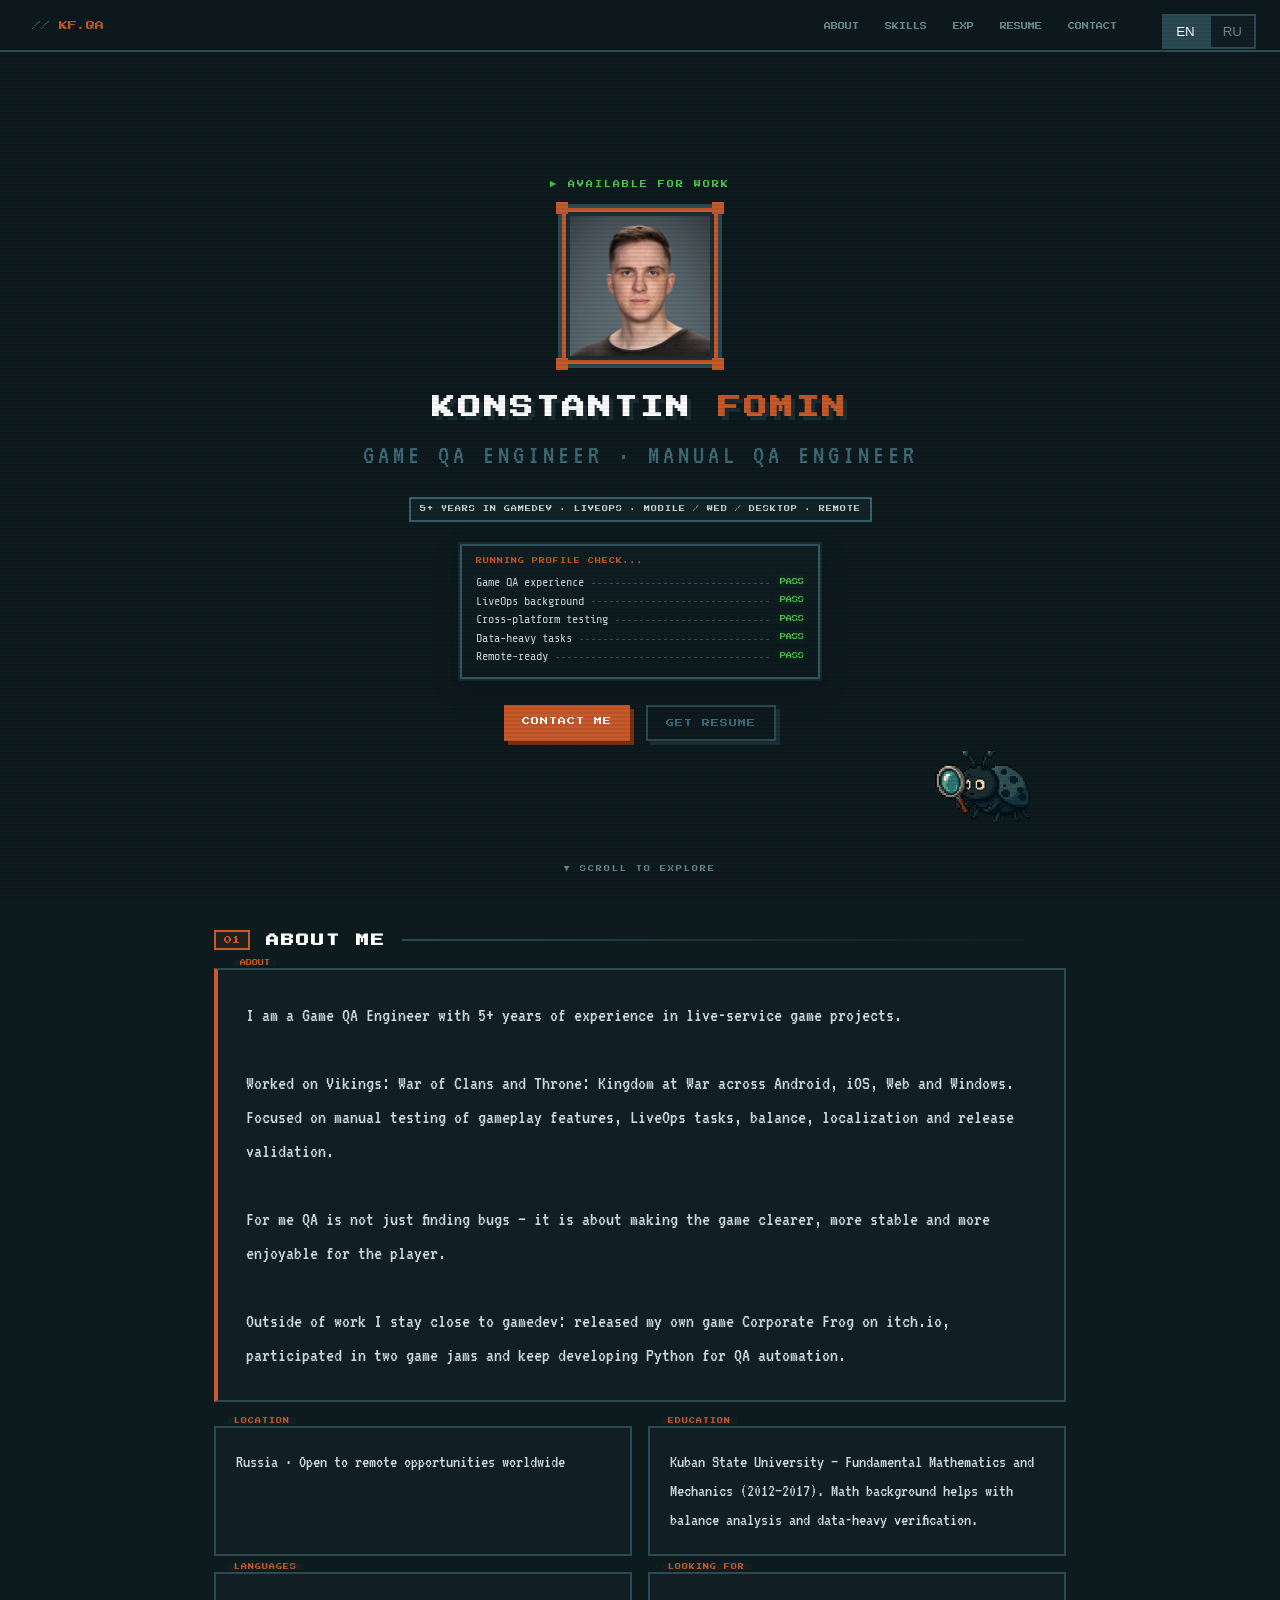
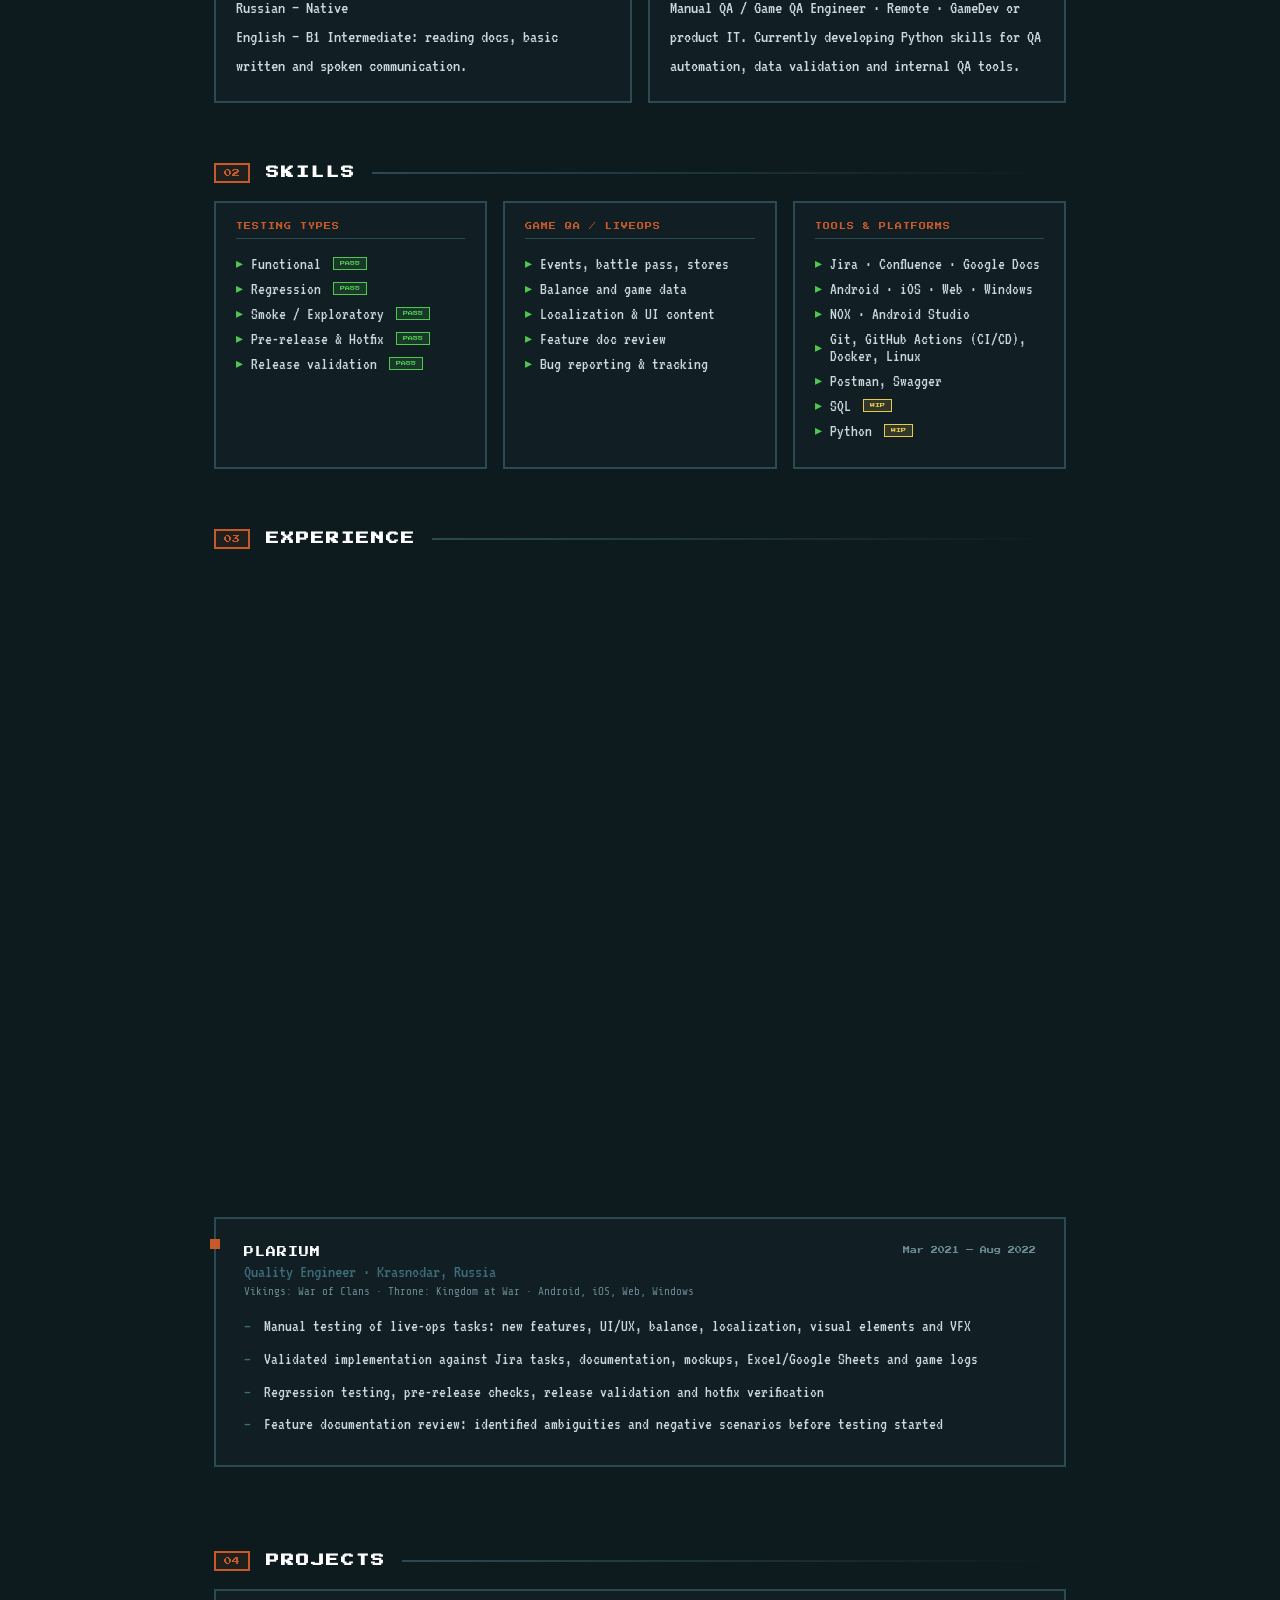
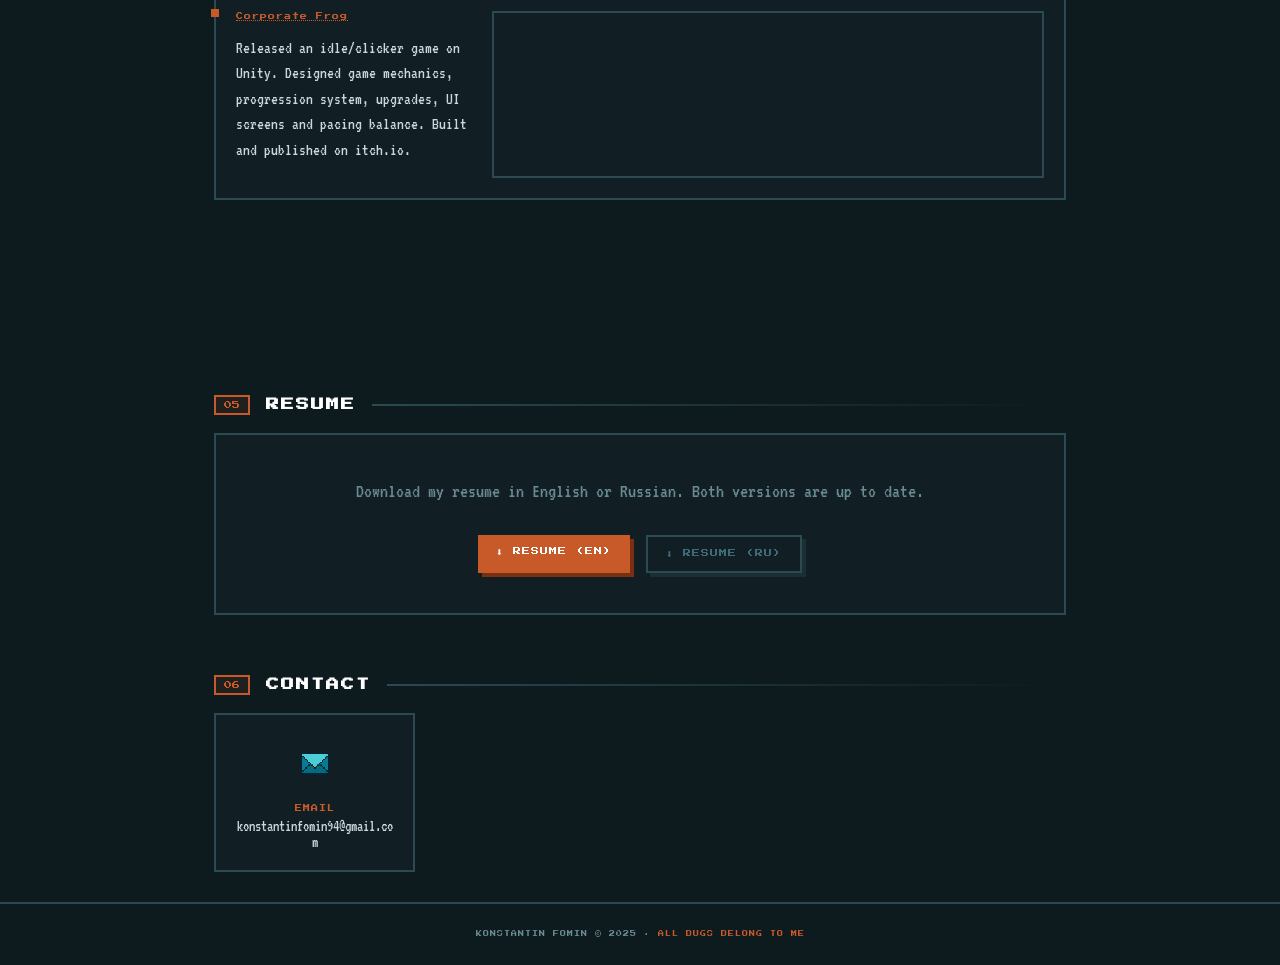
==== index.html @ 8598b9b3 "Update About text (EN + RU) Tighter 4-paragraph bio; paragraph 4 now mentions the released game Corp" ====
<!DOCTYPE html>
<html lang="en">
<head>
<meta charset="UTF-8">
<meta name="viewport" content="width=device-width, initial-scale=1.0">
<title>Konstantin Fomin — Game QA Engineer</title>
<link rel="icon" type="image/png" sizes="16x16" href="assets/icons/favicon-16x16.png">
<link rel="icon" type="image/png" sizes="32x32" href="assets/icons/favicon-32x32.png">
<link rel="icon" type="image/png" href="assets/icons/favicon.png">
<link rel="apple-touch-icon" sizes="180x180" href="assets/icons/apple-touch-icon.png">
<link href="https://fonts.googleapis.com/css2?family=Press+Start+2P&family=VT323&family=Share+Tech+Mono&display=swap" rel="stylesheet">
<style>
:root {
  --teal: #2C4A52;
  --teal-light: #3d6b77;
  --teal-dark: #1a2e34;
  --orange: #C85A2A;
  --bg: #0d1a1e;
  --bg2: #111f24;
  --text: #c8d8dc;
  --text-dim: #6a8a92;
  --green: #4ec94e;
  --yellow: #e8c84e;
}
* { margin:0; padding:0; box-sizing:border-box; }
html { scroll-behavior:smooth; }
body {
  background:var(--bg); color:var(--text);
  font-family:"Share Tech Mono",monospace;
  font-size:14px; overflow-x:hidden; cursor:crosshair;
}
body::before {
  content:""; position:fixed; inset:0;
  background:repeating-linear-gradient(0deg,transparent,transparent 2px,rgba(0,0,0,0.07) 2px,rgba(0,0,0,0.07) 4px);
  pointer-events:none; z-index:1000;
}
body::after {
  content:""; position:fixed; inset:0;
  background-image:linear-gradient(rgba(44,74,82,0.05) 1px,transparent 1px),linear-gradient(90deg,rgba(44,74,82,0.05) 1px,transparent 1px);
  background-size:32px 32px; pointer-events:none; z-index:0;
}

/* LANG */
.lang-switcher { position:fixed; top:14px; right:24px; z-index:900; display:flex; font-family:"Press Start 2P",monospace; font-size:8px; }
.lang-btn { background:var(--bg2); border:2px solid var(--teal); color:var(--text-dim); padding:8px 12px; cursor:pointer; transition:all 0.1s; }
.lang-btn.active { background:var(--teal); color:#fff; }
.lang-btn:hover { background:var(--teal-light); color:#fff; }

/* NAV */
nav { position:fixed; top:0; left:0; width:100%; background:rgba(13,26,30,0.96); border-bottom:2px solid var(--teal); z-index:800; padding:0 32px; display:flex; align-items:center; height:52px; backdrop-filter:blur(8px); }
.nav-logo { font-family:"Press Start 2P",monospace; font-size:9px; color:var(--orange); margin-right:auto; }
.nav-logo span { color:var(--teal-light); }
.nav-links { display:flex; gap:4px; list-style:none; margin-right:120px; }
.nav-links a { font-family:"Press Start 2P",monospace; font-size:7px; color:var(--text-dim); text-decoration:none; padding:6px 10px; border:1px solid transparent; transition:all 0.15s; }
.nav-links a:hover { color:var(--orange); border-color:var(--orange); }

/* HERO */
#hero { min-height:100vh; display:flex; align-items:center; justify-content:center; flex-direction:column; position:relative; z-index:1; padding-top:52px; text-align:center; }
.hero-status { font-family:"Press Start 2P",monospace; font-size:7px; color:var(--green); letter-spacing:2px; margin-bottom:28px; animation:blink 1.2s infinite; }
@keyframes blink { 0%,100%{opacity:1} 50%{opacity:0.3} }

.hero-photo-wrap { position:relative; width:140px; height:140px; margin:0 auto 32px; }
.hero-photo { width:140px; height:140px; object-fit:cover; object-position:top center; display:block; }
.pixel-frame {
  position:absolute; inset:0; pointer-events:none;
  outline:4px solid var(--orange);
  outline-offset:4px;
  box-shadow: 0 0 0 8px var(--teal-dark), 0 0 0 12px var(--teal);
}
.pixel-corner { position:absolute; width:12px; height:12px; background:var(--orange); }
.pixel-corner.tl { top:-14px; left:-14px; }
.pixel-corner.tr { top:-14px; right:-14px; }
.pixel-corner.bl { bottom:-14px; left:-14px; }
.pixel-corner.br { bottom:-14px; right:-14px; animation:pulse-dot 2s infinite; }
@keyframes pulse-dot { 0%,100%{opacity:1;transform:scale(1)} 50%{opacity:0.5;transform:scale(1.4)} }

.hero-name { font-family:"Press Start 2P",monospace; font-size:clamp(13px,2.5vw,23px); color:#fff; letter-spacing:3px; line-height:1.7; margin-bottom:14px; text-shadow:4px 4px 0 var(--teal-dark); }
.hero-name .hl { color:var(--orange); }
.hero-title { font-family:"VT323",monospace; font-size:clamp(20px,3.5vw,28px); color:var(--teal-light); letter-spacing:4px; margin-bottom:28px; }
.hero-tags { display:flex; gap:8px; justify-content:center; flex-wrap:wrap; margin-bottom:22px; }
.hero-tags.summary { margin-bottom:22px; }
.tag { font-family:"Press Start 2P",monospace; font-size:6px; padding:5px 9px; border:2px solid var(--teal); color:var(--text-dim); background:rgba(44,74,82,0.2); }
.tag.pass { border-color:var(--green); color:var(--green); background:rgba(78,201,78,0.08); }
.hero-summary { max-width:min(760px,100%); line-height:1.8; letter-spacing:1px; color:var(--text); border-color:rgba(61,107,119,0.9); }
.hero-btns { display:flex; gap:16px; justify-content:center; flex-wrap:wrap; }
.btn-pixel { font-family:"Press Start 2P",monospace; font-size:8px; padding:12px 18px; text-decoration:none; cursor:pointer; letter-spacing:1px; transition:transform 0.1s; display:inline-block; border:none; }
.btn-primary { background:var(--orange); color:#fff; box-shadow:4px 4px 0 #7a3010; }
.btn-primary:hover { transform:translate(-2px,-2px); box-shadow:6px 6px 0 #7a3010; }
.btn-secondary { background:transparent; color:var(--teal-light); border:2px solid var(--teal); box-shadow:4px 4px 0 var(--teal-dark); }
.btn-secondary:hover { transform:translate(-2px,-2px); box-shadow:6px 6px 0 var(--teal-dark); color:#fff; border-color:var(--teal-light); }

.qa-scanner {
  width:min(360px,calc(100vw - 48px)); margin:0 auto 26px; padding:12px 14px 11px;
  position:relative; overflow:hidden; text-align:left;
  background:linear-gradient(180deg,rgba(17,31,36,0.92),rgba(13,26,30,0.84));
  border:2px solid rgba(61,107,119,0.8); box-shadow:0 0 0 2px rgba(26,46,52,0.85),0 10px 28px rgba(0,0,0,0.18);
}
.qa-scanner::before {
  content:""; position:absolute; inset:0;
  background:linear-gradient(90deg,transparent,rgba(78,201,78,0.09),transparent);
  transform:translateX(-120%); animation:qa-scan 5.8s ease-in-out infinite;
  pointer-events:none;
}
.qa-scanner-title {
  position:relative; display:block; margin-bottom:9px;
  font-family:"Press Start 2P",monospace; font-size:6px; letter-spacing:1px; color:var(--orange);
}
.qa-row {
  position:relative; display:flex; align-items:center; gap:8px;
  font-family:"Share Tech Mono",monospace; font-size:12px; line-height:1.55; color:var(--text);
  opacity:0; transform:translateY(4px); animation:qa-row-in 0.45s ease forwards;
}
.qa-row:nth-child(2){ animation-delay:0.08s; }
.qa-row:nth-child(3){ animation-delay:0.16s; }
.qa-row:nth-child(4){ animation-delay:0.24s; }
.qa-row:nth-child(5){ animation-delay:0.32s; }
.qa-row:nth-child(6){ animation-delay:0.40s; }
.qa-row-label { white-space:nowrap; }
.qa-row::after {
  content:""; height:1px; flex:1; min-width:18px;
  background-image:linear-gradient(90deg,rgba(106,138,146,0.45) 45%,transparent 45%);
  background-size:6px 1px; transform:translateY(1px);
}
.qa-pass {
  order:3; font-family:"Press Start 2P",monospace; font-size:6px; color:var(--green);
  text-shadow:0 0 8px rgba(78,201,78,0.35); animation:qa-pass-pulse 2.8s ease-in-out infinite;
}
@keyframes qa-scan { 0%,58%,100%{transform:translateX(-120%)} 70%,88%{transform:translateX(120%)} }
@keyframes qa-row-in { to{opacity:1; transform:translateY(0)} }
@keyframes qa-pass-pulse { 0%,100%{opacity:0.82} 50%{opacity:1} }

/* BUG */
.bug-deco { position:absolute; bottom:36px; right:36px; width:150px; animation:bug-float 4s ease-in-out infinite; cursor:pointer; z-index:2; }
@keyframes bug-float { 0%,100%{transform:translateY(0) rotate(-3deg)} 50%{transform:translateY(-10px) rotate(3deg)} }
.bug-deco:hover { animation:bug-shake 0.4s forwards; }
@keyframes bug-shake { 0%,100%{transform:rotate(0)} 25%{transform:rotate(-12deg)} 75%{transform:rotate(12deg)} }

.scroll-hint { position:absolute; bottom:28px; left:50%; transform:translateX(-50%); font-family:"Press Start 2P",monospace; font-size:6px; color:var(--text-dim); letter-spacing:2px; animation:bounce 2s infinite; }
@keyframes bounce { 0%,100%{transform:translateX(-50%) translateY(0)} 50%{transform:translateX(-50%) translateY(8px)} }

/* SECTIONS */
section { position:relative; z-index:1; padding:30px 24px; max-width:900px; margin:0 auto; }
.section-header { display:flex; align-items:center; gap:16px; margin-bottom:18px; }
.section-num { font-family:"Press Start 2P",monospace; font-size:8px; color:var(--orange); border:2px solid var(--orange); padding:4px 8px; background:rgba(200,90,42,0.1); }
.section-title { font-family:"Press Start 2P",monospace; font-size:clamp(9px,1.8vw,13px); color:#fff; letter-spacing:2px; }
.section-line { flex:1; height:2px; background:linear-gradient(90deg,var(--teal),transparent); }

/* ABOUT */
.about-intro { background:var(--bg2); border:2px solid var(--teal); border-left:4px solid var(--orange); padding:28px; margin-bottom:24px; position:relative; }
.about-intro::before { content:"ABOUT"; position:absolute; top:-10px; left:16px; font-family:"Press Start 2P",monospace; font-size:6px; color:var(--orange); background:var(--bg2); padding:0 6px; }
.about-intro p { font-family:"VT323",monospace; font-size:20px; line-height:1.7; color:var(--text); }
.about-grid { display:grid; grid-template-columns:1fr 1fr; gap:16px; }
@media(max-width:640px){ .about-grid{grid-template-columns:1fr} }
.about-card { background:var(--bg2); border:2px solid var(--teal); padding:20px; position:relative; }
.about-card::before { content:attr(data-label); position:absolute; top:-10px; left:12px; font-family:"Press Start 2P",monospace; font-size:6px; background:var(--bg2); color:var(--orange); padding:0 6px; letter-spacing:1px; }
.about-card p { font-family:"VT323",monospace; font-size:18px; line-height:1.6; color:var(--text); }

/* SKILLS */
.skills-grid { display:grid; grid-template-columns:repeat(auto-fit,minmax(250px,1fr)); gap:16px; }
.skill-block { background:var(--bg2); border:2px solid var(--teal); padding:20px; }
.skill-block-title { font-family:"Press Start 2P",monospace; font-size:7px; color:var(--orange); letter-spacing:1px; margin-bottom:16px; padding-bottom:8px; border-bottom:1px solid var(--teal); }
.skill-item { display:flex; align-items:center; gap:8px; margin-bottom:8px; font-family:"VT323",monospace; font-size:17px; color:var(--text); }
.skill-item::before { content:"▸"; color:var(--green); font-size:14px; flex-shrink:0; }
.skill-item a { color:var(--orange); text-decoration:none; border-bottom:1px dotted var(--orange); }
.skill-item a:hover { color:var(--teal-light); border-bottom-color:var(--teal-light); }
.badge { display:inline-block; font-family:"Press Start 2P",monospace; font-size:5px; padding:3px 6px; margin-left:4px; }
.badge-pass { background:rgba(78,201,78,0.15); color:var(--green); border:1px solid var(--green); }
.badge-wip { background:rgba(232,200,78,0.15); color:var(--yellow); border:1px solid var(--yellow); }

/* EXPERIENCE */
.exp-item { background:var(--bg2); border:2px solid var(--teal); padding:28px; margin-bottom:24px; position:relative; }
.exp-item::before { content:""; position:absolute; left:-6px; top:20px; width:10px; height:10px; background:var(--orange); }
.exp-header { display:flex; justify-content:space-between; align-items:flex-start; margin-bottom:6px; flex-wrap:wrap; gap:8px; }
.exp-company { font-family:"Press Start 2P",monospace; font-size:10px; color:#fff; letter-spacing:1px; }
.exp-period { font-family:"Press Start 2P",monospace; font-size:7px; color:var(--text-dim); }
.exp-role { font-family:"VT323",monospace; font-size:18px; color:var(--teal-light); margin-bottom:4px; }
.exp-meta { font-family:"Share Tech Mono",monospace; font-size:11px; color:var(--text-dim); margin-bottom:16px; }
.exp-list { list-style:none; display:flex; flex-direction:column; gap:8px; }
.exp-list li { font-family:"VT323",monospace; font-size:17px; color:var(--text); padding-left:20px; position:relative; line-height:1.45; }
.exp-list li::before { content:"–"; position:absolute; left:0; color:var(--teal-light); }
.initiatives { margin-top:20px; background:rgba(44,74,82,0.15); border-left:3px solid var(--orange); padding:16px; }
.init-title { font-family:"Press Start 2P",monospace; font-size:6px; color:var(--orange); letter-spacing:1px; margin-bottom:12px; }
.init-list { list-style:none; display:flex; flex-direction:column; gap:10px; }
.init-list li { font-family:"VT323",monospace; font-size:17px; color:var(--text); padding-left:20px; position:relative; line-height:1.45; }
.init-list li::before { content:"◆"; position:absolute; left:0; color:var(--orange); font-size:10px; top:3px; }

/* PROJECTS */
.projects-grid { display:grid; grid-template-columns:repeat(auto-fit,minmax(240px,1fr)); gap:16px; }
.project-card { background:var(--bg2); border:2px solid var(--teal); padding:20px; position:relative; }
.project-card::before { content:""; position:absolute; left:-5px; top:18px; width:8px; height:8px; background:var(--orange); }
.project-title { font-family:"Press Start 2P",monospace; font-size:7px; color:#fff; line-height:1.7; letter-spacing:1px; margin-bottom:12px; }
.project-title a { color:var(--orange); text-decoration:none; border-bottom:1px dotted var(--orange); }
.project-title a:hover { color:var(--teal-light); border-bottom-color:var(--teal-light); }
.project-text { font-family:"VT323",monospace; font-size:17px; line-height:1.5; color:var(--text); }
.project-featured { display:flex; gap:20px; align-items:flex-start; background:var(--bg2); border:2px solid var(--teal); padding:20px; position:relative; margin-bottom:16px; }
.project-featured::before { content:""; position:absolute; left:-5px; top:18px; width:8px; height:8px; background:var(--orange); }
.project-featured-info { flex:1 1 auto; min-width:0; }
.project-embed { flex:0 0 552px; max-width:100%; }
.project-embed iframe { display:block; width:100%; height:167px; border:2px solid var(--teal); }

/* DOWNLOAD */
.download-box { background:var(--bg2); border:2px solid var(--teal); padding:40px; text-align:center; }
.download-box p { font-family:"VT323",monospace; font-size:20px; color:var(--text-dim); margin-bottom:28px; line-height:1.6; }
.download-btns { display:flex; gap:16px; justify-content:center; flex-wrap:wrap; }

/* CONTACT */
.contact-grid { display:grid; grid-template-columns:repeat(auto-fit,minmax(190px,1fr)); gap:16px; }
.contact-item { background:var(--bg2); border:2px solid var(--teal); padding:20px; text-align:center; text-decoration:none; display:block; transition:all 0.15s; }
.contact-item:hover { border-color:var(--orange); transform:translate(-3px,-3px); box-shadow:3px 3px 0 var(--teal-dark); }
.contact-icon { width:58px; height:58px; object-fit:contain; display:block; margin:0 auto 12px; image-rendering:pixelated; }
.contact-label { font-family:"Press Start 2P",monospace; font-size:7px; color:var(--orange); letter-spacing:1px; display:block; margin-bottom:6px; }
.contact-value { font-family:"VT323",monospace; font-size:16px; color:var(--text); word-break:break-all; overflow-wrap:anywhere; }

/* FOOTER */
footer { position:relative; z-index:1; border-top:2px solid var(--teal); padding:24px; text-align:center; }
footer p { font-family:"Press Start 2P",monospace; font-size:6px; color:var(--text-dim); letter-spacing:1px; line-height:2.2; }
footer span { color:var(--orange); }

/* FADE */
.fade-in { opacity:0; transform:translateY(20px); transition:opacity 0.6s ease,transform 0.6s ease; }
.fade-in.visible { opacity:1; transform:translateY(0); }

.about-intro,.about-card,.skill-block,.exp-item,.project-card,.download-box,.tag { transition:border-color 0.18s ease,box-shadow 0.18s ease,transform 0.18s ease,background 0.18s ease; }
.about-intro:hover,.about-card:hover,.skill-block:hover,.exp-item:hover,.project-card:hover,.download-box:hover {
  border-color:var(--teal-light); box-shadow:0 0 0 1px rgba(61,107,119,0.35),0 8px 22px rgba(0,0,0,0.16);
}
.about-card:hover,.skill-block:hover,.project-card:hover,.contact-item:hover { transform:translate(-2px,-2px); }
.tag:hover { border-color:var(--teal-light); color:#fff; background:rgba(61,107,119,0.22); }
.skill-item { transition:color 0.16s ease,transform 0.16s ease; }
.skill-item:hover { color:#fff; transform:translateX(3px); }
a:focus-visible,button:focus-visible {
  outline:2px solid var(--yellow); outline-offset:4px;
}

/* ===== RESPONSIVE: tablets & mobile ===== */
@media(max-width:768px){
  /* Nav: hide links, keep logo + lang switcher */
  .nav-links { display:none; }
  nav { padding:0 16px; }
  .nav-logo { margin-right:auto; }
  .lang-switcher { top:10px; right:12px; }
  .lang-btn { min-height:44px; display:flex; align-items:center; }

  /* Section spacing */
  section { padding:24px 16px; }
  .section-header { margin-bottom:16px; }

  /* Hero: trim letter-spacing so long words don't overflow */
  .hero-name { letter-spacing:2px; }
  .hero-title { letter-spacing:2px; }

  /* Tap targets >= 44px tall */
  .btn-pixel { min-height:44px; display:inline-flex; align-items:center; justify-content:center; padding:12px 20px; }

  /* Contacts: 2 columns on mobile */
  .contact-grid { grid-template-columns:repeat(2,1fr); }

  /* Compact cards / experience */
  .exp-item { padding:18px; }
  .download-box { padding:24px; }
  .about-intro { padding:20px; }

  /* Featured project: stack text over embed */
  .project-featured { flex-direction:column; }
  .project-embed { flex-basis:auto; width:100%; }
}

@media(max-width:640px){
  #hero { padding-left:16px; padding-right:16px; }
  .qa-scanner { width:100%; margin-bottom:22px; padding:11px 12px; }
  .qa-row { font-size:11px; gap:6px; }
  .qa-row-label { white-space:normal; }
  .qa-pass { font-size:5px; }
  .bug-deco { width:120px; bottom:28px; right:20px; }
  .contact-icon { width:46px; height:46px; margin-bottom:10px; }
}

/* ===== RESPONSIVE: small phones ===== */
@media(max-width:420px){
  /* Hero title scales down, less letter-spacing */
  .hero-name { letter-spacing:1px; }
  .hero-title { font-size:18px; letter-spacing:1px; }

  /* Stack hero & resume buttons full-width for big tap targets */
  .hero-btns, .download-btns { flex-direction:column; align-items:stretch; width:100%; }
  .hero-btns .btn-pixel, .download-btns .btn-pixel { width:100%; }

  /* Hide decorative bug so it doesn't overlap full-width buttons */
  .bug-deco { display:none; }

  /* Contacts single column on very small screens */
  .contact-grid { grid-template-columns:1fr; }

  /* Tighter card padding */
  .about-card, .skill-block, .project-card, .contact-item { padding:16px; }
}

@media(prefers-reduced-motion:reduce){
  html { scroll-behavior:auto; }
  *,*::before,*::after {
    animation-duration:0.001ms !important;
    animation-iteration-count:1 !important;
    transition-duration:0.001ms !important;
  }
  .fade-in { opacity:1; transform:none; }
  .qa-row { opacity:1; transform:none; }
}
</style>
</head>
<body>

<div class="lang-switcher">
  <button class="lang-btn active" onclick="setLang('en')">EN</button>
  <button class="lang-btn" onclick="setLang('ru')">RU</button>
</div>

<nav>
  <div class="nav-logo"><span>//</span> KF.QA</div>
  <ul class="nav-links">
    <li><a href="#about">ABOUT</a></li>
    <li><a href="#skills">SKILLS</a></li>
    <li><a href="#experience">EXP</a></li>
    <li><a href="#resume">RESUME</a></li>
    <li><a href="#contact">CONTACT</a></li>
  </ul>
</nav>

<section id="hero">
  <div class="hero-status" id="hero-status">▶ AVAILABLE FOR WORK</div>

  <div class="hero-photo-wrap">
    <img class="hero-photo" src="[data-uri]" alt="Konstantin Fomin">
    <div class="pixel-frame"></div>
    <div class="pixel-corner tl"></div>
    <div class="pixel-corner tr"></div>
    <div class="pixel-corner bl"></div>
    <div class="pixel-corner br"></div>
  </div>

  <h1 class="hero-name">KONSTANTIN <span class="hl">FOMIN</span></h1>
  <p class="hero-title" id="hero-title">GAME QA ENGINEER &nbsp;·&nbsp; MANUAL QA ENGINEER</p>

  <div class="hero-tags summary">
    <span class="tag hero-summary" id="hero-summary">5+ YEARS IN GAMEDEV · LIVEOPS · MOBILE / WEB / DESKTOP · REMOTE</span>
  </div>

  <div class="qa-scanner fade-in" aria-label="QA profile check">
    <span class="qa-scanner-title" id="qa-title">RUNNING PROFILE CHECK...</span>
    <div class="qa-row"><span class="qa-row-label" id="qa-line-1">Game QA experience</span><span class="qa-pass" id="qa-pass-1">PASS</span></div>
    <div class="qa-row"><span class="qa-row-label" id="qa-line-2">LiveOps background</span><span class="qa-pass" id="qa-pass-2">PASS</span></div>
    <div class="qa-row"><span class="qa-row-label" id="qa-line-3">Cross-platform testing</span><span class="qa-pass" id="qa-pass-3">PASS</span></div>
    <div class="qa-row"><span class="qa-row-label" id="qa-line-4">Data-heavy tasks</span><span class="qa-pass" id="qa-pass-4">PASS</span></div>
    <div class="qa-row"><span class="qa-row-label" id="qa-line-5">Remote-ready</span><span class="qa-pass" id="qa-pass-5">PASS</span></div>
  </div>

  <div class="hero-btns">
    <a href="#contact" class="btn-pixel btn-primary" id="btn-contact">CONTACT ME</a>
    <a href="#resume" class="btn-pixel btn-secondary" id="btn-resume">GET RESUME</a>
  </div>

  <img class="bug-deco" src="[data-uri]" alt="bug" title="Found a bug? That is my job.">

  <div class="scroll-hint" id="scroll-hint">▼ SCROLL TO EXPLORE</div>
</section>

<section id="about">
  <div class="section-header fade-in">
    <span class="section-num">01</span>
    <h2 class="section-title" id="title-about">ABOUT ME</h2>
    <div class="section-line"></div>
  </div>

  <div class="about-intro fade-in">
    <p id="about-text">I am a Game QA Engineer with 5+ years of experience in live-service game projects.<br><br>Worked on Vikings: War of Clans and Throne: Kingdom at War across Android, iOS, Web and Windows. Focused on manual testing of gameplay features, LiveOps tasks, balance, localization and release validation.<br><br>For me QA is not just finding bugs — it is about making the game clearer, more stable and more enjoyable for the player.<br><br>Outside of work I stay close to gamedev: released my own game Corporate Frog on itch.io, participated in two game jams and keep developing Python for QA automation.</p>
  </div>

  <div class="about-grid">
    <div class="about-card fade-in" data-label="LOCATION">
      <p id="about-location">Russia · Open to remote opportunities worldwide</p>
    </div>
    <div class="about-card fade-in" data-label="EDUCATION">
      <p id="about-edu">Kuban State University — Fundamental Mathematics and Mechanics (2012–2017). Math background helps with balance analysis and data-heavy verification.</p>
    </div>
    <div class="about-card fade-in" data-label="LANGUAGES">
      <p id="about-lang">Russian — Native<br>English — B1 Intermediate: reading docs, basic written and spoken communication.</p>
    </div>
    <div class="about-card fade-in" data-label="LOOKING FOR">
      <p id="about-looking">Manual QA / Game QA Engineer · Remote · GameDev or product IT. Currently developing Python skills for QA automation, data validation and internal QA tools.</p>
    </div>
  </div>
</section>

<section id="skills">
  <div class="section-header fade-in">
    <span class="section-num">02</span>
    <h2 class="section-title" id="title-skills">SKILLS</h2>
    <div class="section-line"></div>
  </div>
  <div class="skills-grid">
    <div class="skill-block fade-in">
      <div class="skill-block-title" id="sk-title-1">TESTING TYPES</div>
      <div class="skill-item">Functional <span class="badge badge-pass">PASS</span></div>
      <div class="skill-item">Regression <span class="badge badge-pass">PASS</span></div>
      <div class="skill-item">Smoke / Exploratory <span class="badge badge-pass">PASS</span></div>
      <div class="skill-item">Pre-release &amp; Hotfix <span class="badge badge-pass">PASS</span></div>
      <div class="skill-item">Release validation <span class="badge badge-pass">PASS</span></div>
    </div>
    <div class="skill-block fade-in">
      <div class="skill-block-title">GAME QA / LIVEOPS</div>
      <div class="skill-item" id="sk-events">Events, battle pass, stores</div>
      <div class="skill-item" id="sk-balance">Balance and game data</div>
      <div class="skill-item" id="sk-loc">Localization &amp; UI content</div>
      <div class="skill-item" id="sk-doc">Feature doc review</div>
      <div class="skill-item">Bug reporting &amp; tracking</div>
    </div>
    <div class="skill-block fade-in">
      <div class="skill-block-title" id="sk-title-3">TOOLS &amp; PLATFORMS</div>
      <div class="skill-item">Jira · Confluence · Google Docs</div>
      <div class="skill-item">Android · iOS · Web · Windows</div>
      <div class="skill-item">NOX · Android Studio</div>
      <div class="skill-item">Git, GitHub Actions (CI/CD), Docker, Linux</div>
      <div class="skill-item">Postman, Swagger</div>
      <div class="skill-item">SQL <span class="badge badge-wip">WIP</span></div>
      <div class="skill-item">Python <span class="badge badge-wip">WIP</span></div>
    </div>
  </div>
</section>

<section id="experience">
  <div class="section-header fade-in">
    <span class="section-num">03</span>
    <h2 class="section-title" id="title-exp">EXPERIENCE</h2>
    <div class="section-line"></div>
  </div>

  <div class="exp-item fade-in">
    <div class="exp-header">
      <span class="exp-company">GAMETEQ</span>
      <span class="exp-period" id="exp1-period">Sep 2022 — Present</span>
    </div>
    <div class="exp-role" id="exp1-role">QA Engineer · Tbilisi, Georgia / Remote</div>
    <div class="exp-meta" id="exp1-meta">Vikings: War of Clans · Throne: Kingdom at War · Android, iOS, Web, Windows · Continuous since Mar 2021</div>
    <ul class="exp-list">
      <li id="exp1-1">Test LiveOps tasks across all platforms: new features, regression, pre-release builds, hotfix and release validation</li>
      <li id="exp1-2">Verify game content: events, seasonal store, Asgard store, battle pass, competitions, bank offers, monsters and rewards</li>
      <li id="exp1-3">Validate implementation against Jira tasks, docs, mockups, balance sheets, Excel/Google Sheets and game logs</li>
      <li id="exp1-4">Review documentation for new features: identify ambiguities, inconsistencies and negative scenarios before testing starts</li>
      <li id="exp1-5">Test localization, UI texts, news, FAQ/portal texts, visual elements and VFX</li>
      <li id="exp1-6">Manage the full defect lifecycle; verify fixes on required platforms and builds</li>
    </ul>
    <div class="initiatives">
      <div class="init-title" id="init-title">INITIATIVES</div>
      <ul class="init-list">
        <li id="init1">Initiated and developed an internal AI-assisted tool for automating routine game data checks. Result: reduced check time by 70% (from several hours to 15–20 minutes) and minimized the risk of human error.</li>
        <li id="init2">Prepared internal QA documentation: practical guidelines and working materials for the team. Reduced onboarding time for new QA specialists.</li>
        <li id="init3">Proposed debug panel improvements: reduced user-switching from 5 steps to 2 and initiated new cheat commands for faster test environment setup — implemented by devs, adopted across the QA team.</li>
      </ul>
    </div>
  </div>

  <div class="exp-item fade-in">
    <div class="exp-header">
      <span class="exp-company">PLARIUM</span>
      <span class="exp-period" id="exp2-period">Mar 2021 — Aug 2022</span>
    </div>
    <div class="exp-role" id="exp2-role">Quality Engineer · Krasnodar, Russia</div>
    <div class="exp-meta">Vikings: War of Clans · Throne: Kingdom at War · Android, iOS, Web, Windows</div>
    <ul class="exp-list">
      <li id="exp2-1">Manual testing of live-ops tasks: new features, UI/UX, balance, localization, visual elements and VFX</li>
      <li id="exp2-2">Validated implementation against Jira tasks, documentation, mockups, Excel/Google Sheets and game logs</li>
      <li id="exp2-3">Regression testing, pre-release checks, release validation and hotfix verification</li>
      <li id="exp2-4">Feature documentation review: identified ambiguities and negative scenarios before testing started</li>
    </ul>
  </div>
</section>

<section id="projects">
  <div class="section-header fade-in">
    <span class="section-num">04</span>
    <h2 class="section-title" id="title-projects">PROJECTS</h2>
    <div class="section-line"></div>
  </div>
  <div class="project-featured fade-in">
    <div class="project-featured-info">
      <div class="project-title" id="project3-title"><a href="https://konstantinfomin.itch.io/corporate-frog" target="_blank">Corporate Frog</a></div>
      <p class="project-text" id="project3-text">Released an idle/clicker game on Unity. Designed game mechanics, progression system, upgrades, UI screens and pacing balance. Built and published on itch.io.</p>
    </div>
    <div class="project-embed">
      <iframe frameborder="0" src="https://itch.io/embed/4628273?bg_color=24262A&amp;fg_color=E6E0D2&amp;link_color=D6B84A&amp;border_color=3A3D42" width="552" height="167" title="Corporate Frog on itch.io" loading="lazy"><a href="https://konstantinfomin.itch.io/corporate-frog">CORPORATE FROG by konstantin.fomin</a></iframe>
    </div>
  </div>
  <div class="projects-grid">
    <div class="project-card fade-in">
      <div class="project-title" id="project1-title">Internal AI-assisted QA Tool</div>
      <p class="project-text" id="project1-text">AI-assisted internal tool for automating routine game data checks: logs, Excel files, Jira task data and localization texts. Helped reduce check time by 70% and lower the risk of human error.</p>
    </div>
  </div>
</section>

<section id="resume">
  <div class="section-header fade-in">
    <span class="section-num">05</span>
    <h2 class="section-title" id="title-resume">RESUME</h2>
    <div class="section-line"></div>
  </div>
  <div class="download-box fade-in">
    <p id="resume-text">Download my resume in English or Russian. Both versions are up to date.</p>
    <div class="download-btns">
      <a href="resume_en.pdf" class="btn-pixel btn-primary" download id="dl-en">⬇ RESUME (EN)</a>
      <a href="resume_ru.pdf" class="btn-pixel btn-secondary" download id="dl-ru">⬇ RESUME (RU)</a>
    </div>
  </div>
</section>

<section id="contact">
  <div class="section-header fade-in">
    <span class="section-num">06</span>
    <h2 class="section-title" id="title-contact">CONTACT</h2>
    <div class="section-line"></div>
  </div>
  <div class="contact-grid">
    <a href="mailto:konstantinfomin94@gmail.com" class="contact-item fade-in">
      <img class="contact-icon" src="assets/icons/contact-email.png" alt="Email icon">
      <span class="contact-label">EMAIL</span>
      <span class="contact-value">konstantinfomin94@gmail.com</span>
    </a>
    <a href="https://t.me/starlord1" class="contact-item fade-in" target="_blank">
      <img class="contact-icon" src="assets/icons/contact-telegram.png" alt="Telegram icon">
      <span class="contact-label">TELEGRAM</span>
      <span class="contact-value">@starlord1</span>
    </a>
    <a href="https://www.linkedin.com/in/konstantin-fomin-qa/" class="contact-item fade-in" target="_blank">
      <img class="contact-icon" src="assets/icons/contact-linkedin.png" alt="LinkedIn icon">
      <span class="contact-label">LINKEDIN</span>
      <span class="contact-value">konstantin-fomin-qa</span>
    </a>
    <a href="https://github.com/konstantin-fomin" class="contact-item fade-in" target="_blank">
      <img class="contact-icon" src="assets/icons/contact-github.png" alt="GitHub icon">
      <span class="contact-label">GITHUB</span>
      <span class="contact-value">github.com/konstantin-fomin</span>
    </a>
  </div>
</section>

<footer>
  <p id="footer-text">KONSTANTIN FOMIN © 2025 · <span>ALL BUGS BELONG TO ME</span></p>
</footer>

<script>
const translations = {
  en: {
    "hero-status": "▶ AVAILABLE FOR WORK",
    "hero-title": "GAME QA ENGINEER · MANUAL QA ENGINEER",
    "hero-summary": "5+ YEARS IN GAMEDEV · LIVEOPS · MOBILE / WEB / DESKTOP · REMOTE",
    "qa-title": "RUNNING PROFILE CHECK...",
    "qa-line-1": "Game QA experience",
    "qa-line-2": "LiveOps background",
    "qa-line-3": "Cross-platform testing",
    "qa-line-4": "Data-heavy tasks",
    "qa-line-5": "Remote-ready",
    "qa-pass-1": "PASS",
    "qa-pass-2": "PASS",
    "qa-pass-3": "PASS",
    "qa-pass-4": "PASS",
    "qa-pass-5": "PASS",
    "btn-contact": "CONTACT ME",
    "btn-resume": "GET RESUME",
    "scroll-hint": "▼ SCROLL TO EXPLORE",
    "title-about": "ABOUT ME",
    "about-text": "I am a Game QA Engineer with 5+ years of experience in live-service game projects.<br><br>Worked on Vikings: War of Clans and Throne: Kingdom at War across Android, iOS, Web and Windows. Focused on manual testing of gameplay features, LiveOps tasks, balance, localization and release validation.<br><br>For me QA is not just finding bugs — it is about making the game clearer, more stable and more enjoyable for the player.<br><br>Outside of work I stay close to gamedev: released my own game Corporate Frog on itch.io, participated in two game jams and keep developing Python for QA automation.",
    "about-location": "Russia · Open to remote opportunities worldwide",
    "about-edu": "Kuban State University — Fundamental Mathematics and Mechanics (2012–2017). Math background helps with balance analysis and data-heavy verification.",
    "about-lang": "Russian — Native<br>English — B1 Intermediate: reading docs, basic written and spoken communication.",
    "about-looking": "Manual QA / Game QA Engineer · Remote · GameDev or product IT. Currently developing Python skills for QA automation, data validation and internal QA tools.",
    "title-skills": "SKILLS",
    "sk-title-1": "TESTING TYPES",
    "sk-events": "Events, battle pass, stores",
    "sk-balance": "Balance and game data",
    "sk-loc": "Localization & UI content",
    "sk-doc": "Feature doc review",
    "sk-title-3": "TOOLS & PLATFORMS",
    "title-exp": "EXPERIENCE",
    "exp1-period": "Sep 2022 — Present",
    "exp1-role": "QA Engineer · Tbilisi, Georgia / Remote",
    "exp1-meta": "Vikings: War of Clans · Throne: Kingdom at War · Android, iOS, Web, Windows · Continuous since Mar 2021",
    "exp1-1": "Test LiveOps tasks across all platforms: new features, regression, pre-release builds, hotfix and release validation",
    "exp1-2": "Verify game content: events, seasonal store, Asgard store, battle pass, competitions, bank offers, monsters and rewards",
    "exp1-3": "Validate implementation against Jira tasks, docs, mockups, balance sheets, Excel/Google Sheets and game logs",
    "exp1-4": "Review documentation for new features: identify ambiguities, inconsistencies and negative scenarios before testing starts",
    "exp1-5": "Test localization, UI texts, news, FAQ/portal texts, visual elements and VFX",
    "exp1-6": "Manage the full defect lifecycle; verify fixes on required platforms and builds",
    "init-title": "INITIATIVES",
    "init1": "Initiated and developed an internal AI-assisted tool for automating routine game data checks. Result: reduced check time by 70% (from several hours to 15–20 minutes) and minimized the risk of human error.",
    "init2": "Prepared internal QA documentation: practical guidelines and working materials for the team. Reduced onboarding time for new QA specialists.",
    "init3": "Proposed debug panel improvements: reduced user-switching from 5 steps to 2 and initiated new cheat commands for faster test environment setup — implemented by devs, adopted across the QA team.",
    "exp2-period": "Mar 2021 — Aug 2022",
    "exp2-role": "Quality Engineer · Krasnodar, Russia",
    "exp2-1": "Manual testing of live-ops tasks: new features, UI/UX, balance, localization, visual elements and VFX",
    "exp2-2": "Validated implementation against Jira tasks, documentation, mockups, Excel/Google Sheets and game logs",
    "exp2-3": "Regression testing, pre-release checks, release validation and hotfix verification",
    "exp2-4": "Feature documentation review: identified ambiguities and negative scenarios before testing started",
    "title-projects": "PROJECTS",
    "project1-title": "Internal AI-assisted QA Tool",
    "project1-text": "AI-assisted internal tool for automating routine game data checks: logs, Excel files, Jira task data and localization texts. Helped reduce check time by 70% and lower the risk of human error.",
    "project3-title": "<a href=\"https://konstantinfomin.itch.io/corporate-frog\" target=\"_blank\">Corporate Frog</a>",
    "project3-text": "Released an idle/clicker game on Unity. Designed game mechanics, progression system, upgrades, UI screens and pacing balance. Built and published on itch.io.",
    "title-resume": "RESUME",
    "resume-text": "Download my resume in English or Russian. Both versions are up to date.",
    "dl-en": "⬇ RESUME (EN)",
    "dl-ru": "⬇ RESUME (RU)",
    "title-contact": "CONTACT",
    "footer-text": "KONSTANTIN FOMIN © 2025 · <span>ALL BUGS BELONG TO ME</span>"
  },
  ru: {
    "hero-status": "▶ В ПОИСКЕ РАБОТЫ",
    "hero-title": "GAME QA ENGINEER · MANUAL QA ENGINEER",
    "hero-summary": "5+ ЛЕТ В GAMEDEV · LIVEOPS · MOBILE / WEB / DESKTOP · УДАЛЁННО",
    "qa-title": "ПРОВЕРКА ПРОФИЛЯ...",
    "qa-line-1": "Game QA опыт",
    "qa-line-2": "LiveOps background",
    "qa-line-3": "Кроссплатформенность",
    "qa-line-4": "Data-heavy задачи",
    "qa-line-5": "Remote-ready",
    "qa-pass-1": "PASS",
    "qa-pass-2": "PASS",
    "qa-pass-3": "PASS",
    "qa-pass-4": "PASS",
    "qa-pass-5": "PASS",
    "btn-contact": "НАПИСАТЬ МНЕ",
    "btn-resume": "СКАЧАТЬ РЕЗЮМЕ",
    "scroll-hint": "▼ ЛИСТАТЬ НИЖЕ",
    "title-about": "О СЕБЕ",
    "about-text": "Я Game QA Engineer с 5+ годами опыта в live-service игровых проектах.<br><br>Работал над Vikings: War of Clans и Throne: Kingdom at War на Android, iOS, Web и Windows. Специализируюсь на ручном тестировании gameplay-фич, LiveOps-задач, баланса, локализации и релизных проверках.<br><br>Для меня QA — это не только поиск багов, а работа над тем, чтобы игра была понятнее, стабильнее и приятнее для игрока.<br><br>Вне работы остаюсь близко к gamedev: выпустил собственную игру Corporate Frog на itch.io, участвовал в двух game jam и продолжаю развивать Python для QA-автоматизации.",
    "about-location": "Россия · открыт к удалённым вакансиям по всему миру",
    "about-edu": "Кубанский Государственный Университет — Фундаментальная математика и механика (2012–2017). Помогает в работе с балансом и data-heavy задачами.",
    "about-lang": "Русский — родной<br>Английский — B1 Intermediate: чтение документации, базовая устная и письменная коммуникация.",
    "about-looking": "Manual QA / Game QA Engineer · Удалённо · GameDev или продуктовый IT. Развиваю Python для QA automation, data validation и внутренних QA-инструментов.",
    "title-skills": "НАВЫКИ",
    "sk-title-1": "ТИПЫ ТЕСТИРОВАНИЯ",
    "sk-events": "События, battle pass, магазины",
    "sk-balance": "Баланс и игровые данные",
    "sk-loc": "Локализация и UI-контент",
    "sk-doc": "Ревью документации",
    "sk-title-3": "ИНСТРУМЕНТЫ И ПЛАТФОРМЫ",
    "title-exp": "ОПЫТ РАБОТЫ",
    "exp1-period": "Сент. 2022 — настоящее время",
    "exp1-role": "QA Engineer · Тбилиси, Грузия / удалённо",
    "exp1-meta": "Vikings: War of Clans · Throne: Kingdom at War · Android, iOS, Web, Windows · Непрерывный опыт с марта 2021",
    "exp1-1": "Тестирую LiveOps-задачи на всех платформах: новый функционал, регресс, pre-release сборки, hotfix и release validation",
    "exp1-2": "Проверяю игровой контент: события, сезонный магазин, магазин Асгарда, battle pass, соревнования, банковские предложения, монстров и награды",
    "exp1-3": "Верифицирую реализацию по Jira, документации, макетам, балансным таблицам, Excel/Google Sheets и логам",
    "exp1-4": "Провожу ревью документации по новым фичам: нахожу неоднозначности, несостыковки и негативные сценарии до начала тестирования",
    "exp1-5": "Тестирую локализацию, UI-тексты, новости, FAQ/portal texts, визуальные элементы и VFX",
    "exp1-6": "Управляю полным жизненным циклом дефектов; проверяю исправления на нужных платформах и сборках",
    "init-title": "ИНИЦИАТИВЫ",
    "init1": "Инициировал и развивал внутренний AI-assisted инструмент для автоматизации рутинных проверок игровых данных. Результат: сокращение времени проверки на 70% (с нескольких часов до 15–20 минут) и минимизация человеческого фактора.",
    "init2": "Подготовил внутреннюю QA-документацию: практические инструкции и рабочие материалы для отдела. Сократил время онбординга новых QA-специалистов.",
    "init3": "Инициировал улучшения debug-панели: сократил смену тестового пользователя с 5 шагов до 2 и предложил новые команды для быстрой подготовки тестовых окружений — внедрено разработчиками, используется всей QA-командой.",
    "exp2-period": "Март 2021 — Авг. 2022",
    "exp2-role": "Quality Engineer · Краснодар, Россия",
    "exp2-1": "Ручное тестирование live-ops задач: новый функционал, UI/UX, баланс, локализация, визуальные элементы и VFX",
    "exp2-2": "Верифицировал реализацию по Jira-задачам, документации, макетам, Excel/Google Sheets и игровым логам",
    "exp2-3": "Регрессионное тестирование, pre-release проверки, release validation и hotfix-проверки",
    "exp2-4": "Ревью документации по фичам: выявлял неоднозначности и негативные сценарии до начала тестирования",
    "title-projects": "ПРОЕКТЫ",
    "project1-title": "Internal AI-assisted QA Tool",
    "project1-text": "Внутренний AI-assisted инструмент для автоматизации рутинных проверок игровых данных: логи, Excel-файлы, данные Jira-задач и локализационные тексты. Помог сократить время проверки на 70% и снизить риск человеческой ошибки.",
    "project3-title": "<a href=\"https://konstantinfomin.itch.io/corporate-frog\" target=\"_blank\">Corporate Frog</a>",
    "project3-text": "Выпустил idle/clicker-игру на Unity. Разработал игровые механики, систему прогрессии, апгрейды, UI-экраны и баланс темпа. Собрал и опубликовал на itch.io.",
    "title-resume": "РЕЗЮМЕ",
    "resume-text": "Скачайте моё резюме на английском или русском языке. Обе версии актуальны.",
    "dl-en": "⬇ РЕЗЮМЕ (EN)",
    "dl-ru": "⬇ РЕЗЮМЕ (RU)",
    "title-contact": "КОНТАКТЫ",
    "footer-text": "КОНСТАНТИН ФОМИН © 2025 · <span>ВСЕ БАГИ ПРИНАДЛЕЖАТ МНЕ</span>"
  }
};

function setLang(lang, updateUrl=true) {
  if(lang!=="ru" && lang!=="en") lang = "en";
  document.querySelectorAll(".lang-btn").forEach(b => b.classList.toggle("active", b.textContent.toLowerCase()===lang));
  document.documentElement.lang = lang;
  const t = translations[lang];
  for(const [id, text] of Object.entries(t)) {
    const el = document.getElementById(id);
    if(el) el.innerHTML = text;
  }
  if(updateUrl) {
    const url = new URL(window.location.href);
    if(lang==="ru") url.searchParams.set("lang","ru");
    else url.searchParams.delete("lang");
    history.replaceState(null, "", url.pathname + url.search + url.hash);
  }
}

setLang(new URLSearchParams(window.location.search).get("lang"), false);

const observer = new IntersectionObserver((entries) => {
  entries.forEach((e,i) => { if(e.isIntersecting) setTimeout(()=>e.target.classList.add("visible"),i*80); });
}, {threshold:0.1});
document.querySelectorAll(".fade-in").forEach(el=>observer.observe(el));

document.addEventListener("mousemove",(e)=>{
  if(Math.random()>0.88){
    const d=document.createElement("div");
    d.style.cssText="position:fixed;left:"+e.clientX+"px;top:"+e.clientY+"px;width:4px;height:4px;background:var(--teal);pointer-events:none;z-index:9999;transition:opacity 0.5s;opacity:0.5;";
    document.body.appendChild(d);
    setTimeout(()=>{d.style.opacity="0";},60);
    setTimeout(()=>d.remove(),580);
  }
});
</script>
</body>
</html>
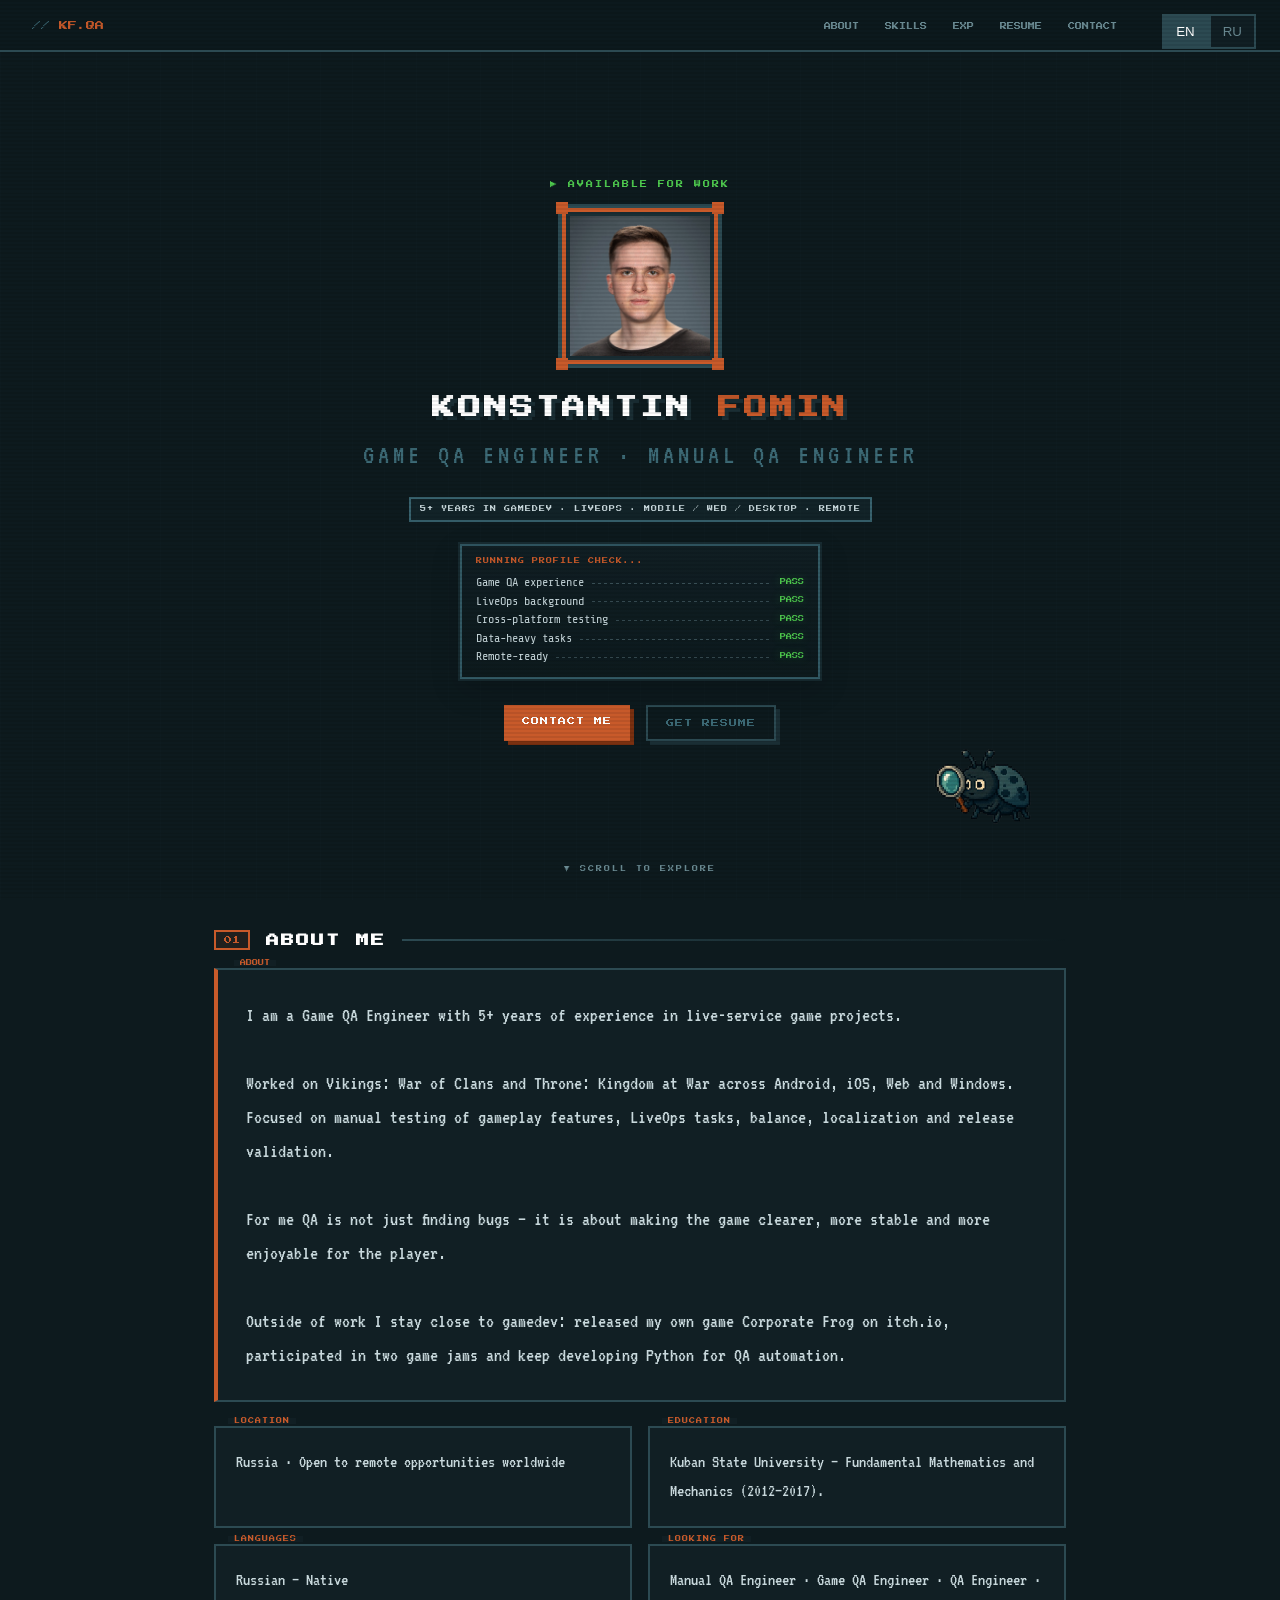
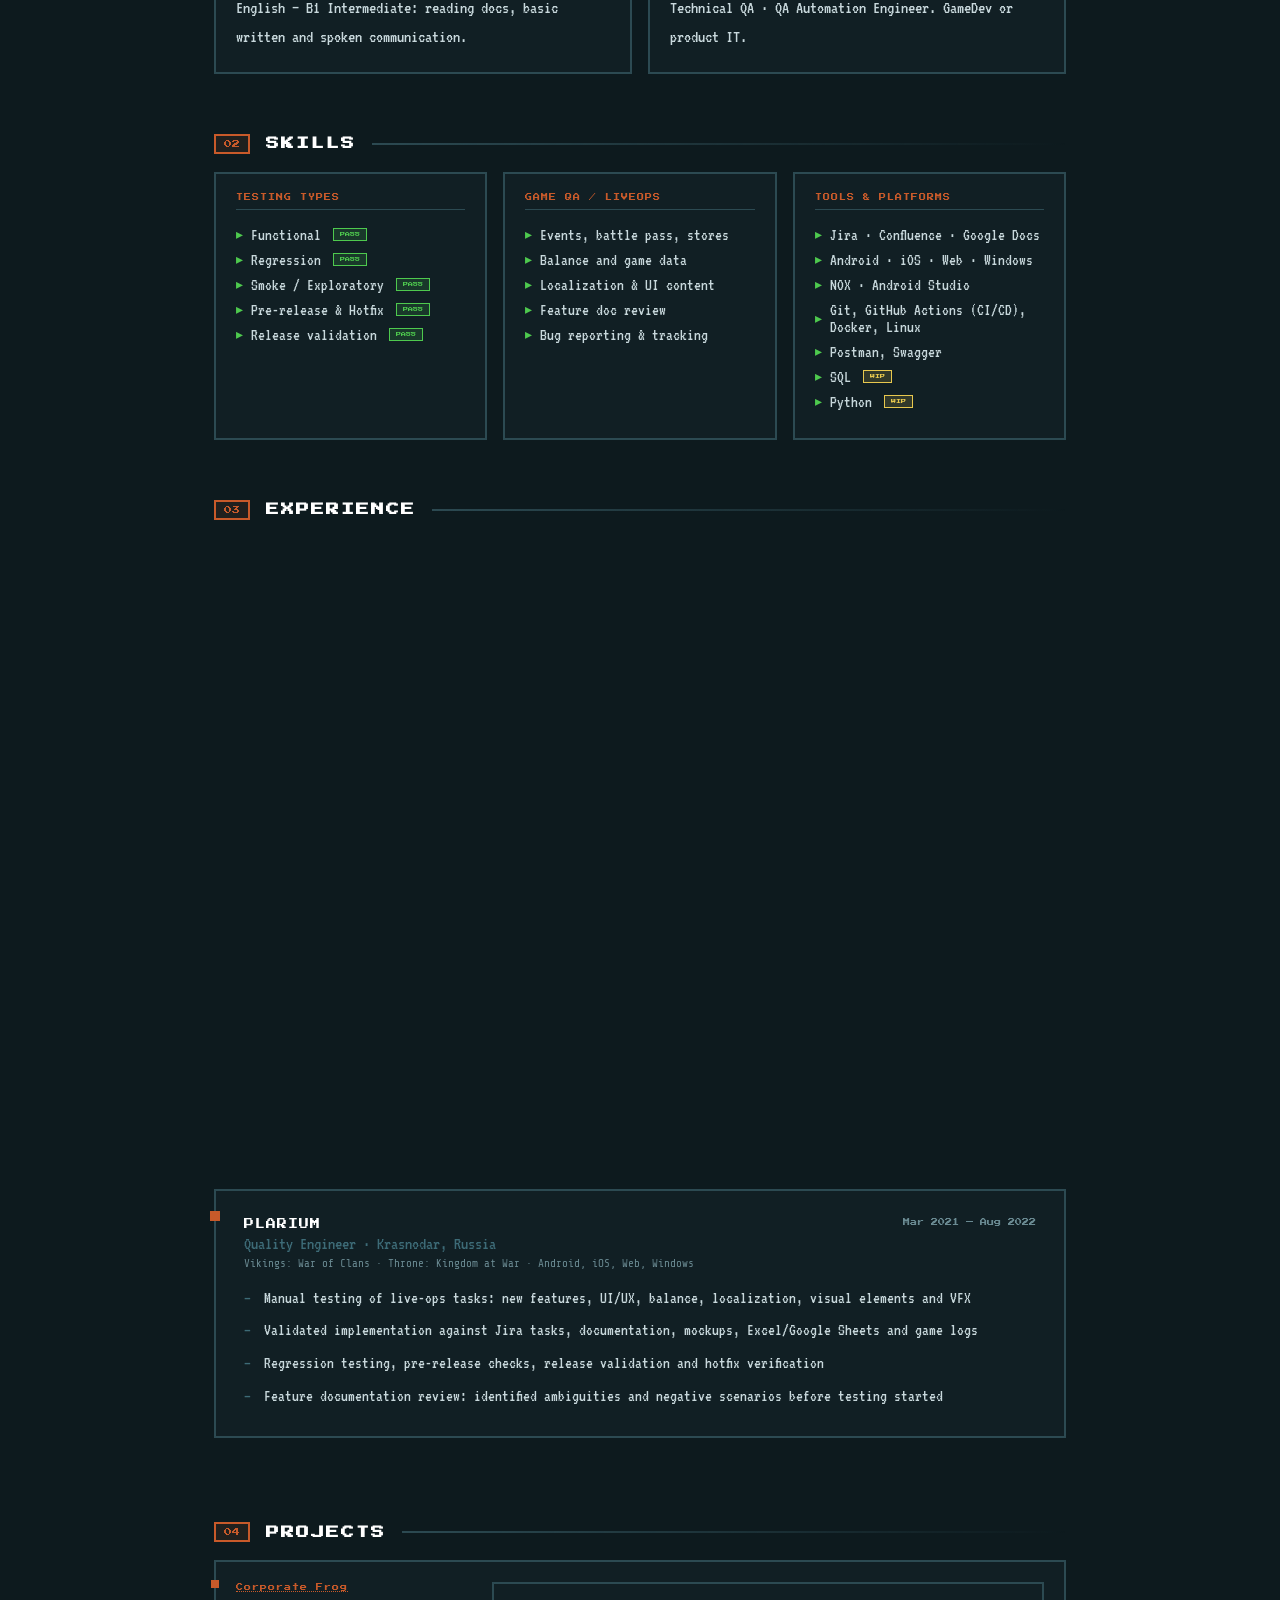
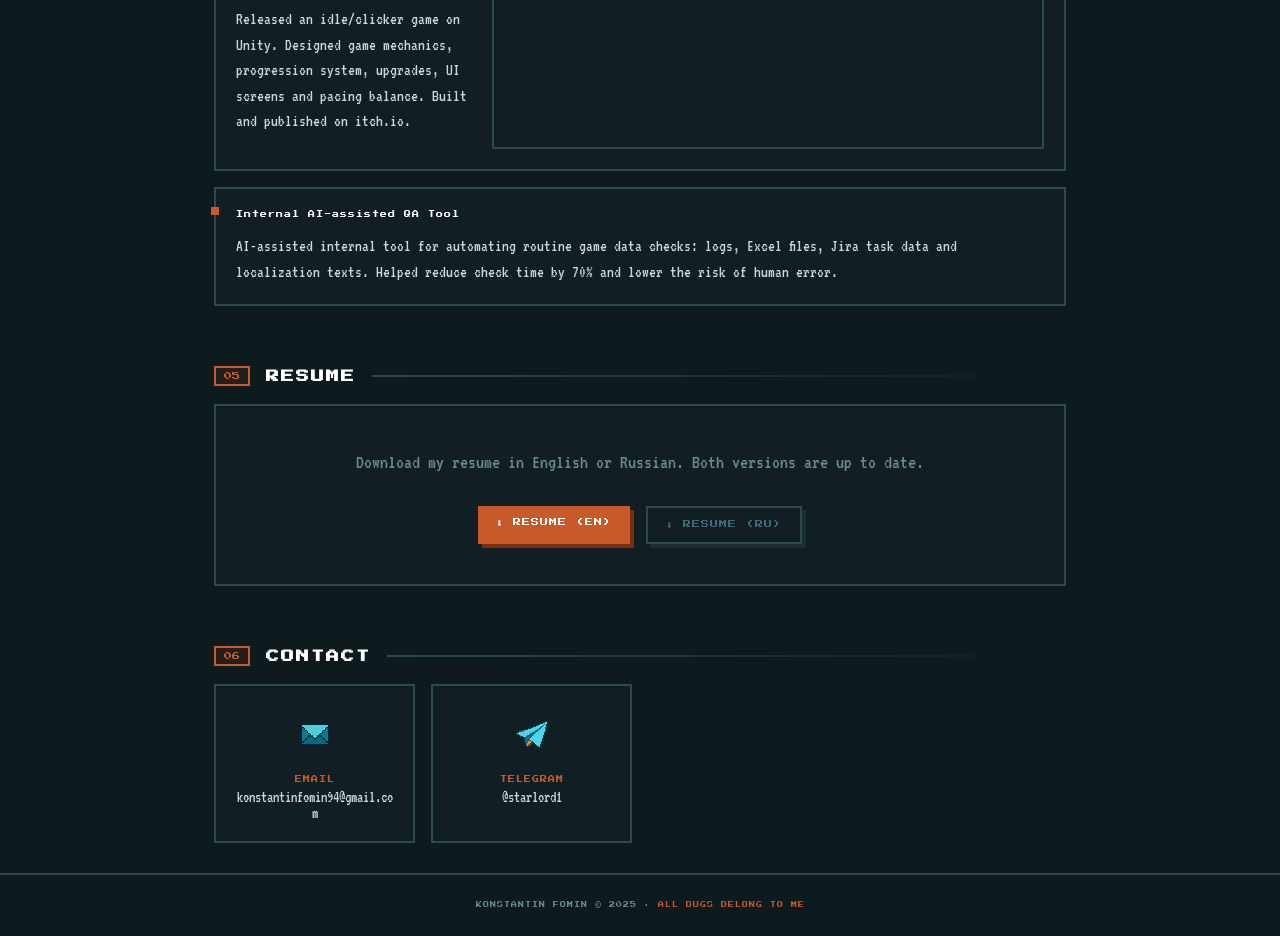
==== commit f5039b17: "Update About: trim EDUCATION, broaden LOOKING FOR (EN + RU) - EDUCATION: drop the trailing "math bac" ====
--- a/index.html
+++ b/index.html
@@ -379,13 +379,13 @@
       <p id="about-location">Russia · Open to remote opportunities worldwide</p>
     </div>
     <div class="about-card fade-in" data-label="EDUCATION">
-      <p id="about-edu">Kuban State University — Fundamental Mathematics and Mechanics (2012–2017). Math background helps with balance analysis and data-heavy verification.</p>
+      <p id="about-edu">Kuban State University — Fundamental Mathematics and Mechanics (2012–2017).</p>
     </div>
     <div class="about-card fade-in" data-label="LANGUAGES">
       <p id="about-lang">Russian — Native<br>English — B1 Intermediate: reading docs, basic written and spoken communication.</p>
     </div>
     <div class="about-card fade-in" data-label="LOOKING FOR">
-      <p id="about-looking">Manual QA / Game QA Engineer · Remote · GameDev or product IT. Currently developing Python skills for QA automation, data validation and internal QA tools.</p>
+      <p id="about-looking">Manual QA Engineer · Game QA Engineer · QA Engineer · Technical QA · QA Automation Engineer. GameDev or product IT.</p>
     </div>
   </div>
 </section>
@@ -569,9 +569,9 @@
     "title-about": "ABOUT ME",
     "about-text": "I am a Game QA Engineer with 5+ years of experience in live-service game projects.<br><br>Worked on Vikings: War of Clans and Throne: Kingdom at War across Android, iOS, Web and Windows. Focused on manual testing of gameplay features, LiveOps tasks, balance, localization and release validation.<br><br>For me QA is not just finding bugs — it is about making the game clearer, more stable and more enjoyable for the player.<br><br>Outside of work I stay close to gamedev: released my own game Corporate Frog on itch.io, participated in two game jams and keep developing Python for QA automation.",
     "about-location": "Russia · Open to remote opportunities worldwide",
-    "about-edu": "Kuban State University — Fundamental Mathematics and Mechanics (2012–2017). Math background helps with balance analysis and data-heavy verification.",
+    "about-edu": "Kuban State University — Fundamental Mathematics and Mechanics (2012–2017).",
     "about-lang": "Russian — Native<br>English — B1 Intermediate: reading docs, basic written and spoken communication.",
-    "about-looking": "Manual QA / Game QA Engineer · Remote · GameDev or product IT. Currently developing Python skills for QA automation, data validation and internal QA tools.",
+    "about-looking": "Manual QA Engineer · Game QA Engineer · QA Engineer · Technical QA · QA Automation Engineer. GameDev or product IT.",
     "title-skills": "SKILLS",
     "sk-title-1": "TESTING TYPES",
     "sk-events": "Events, battle pass, stores",
@@ -632,9 +632,9 @@
     "title-about": "О СЕБЕ",
     "about-text": "Я Game QA Engineer с 5+ годами опыта в live-service игровых проектах.<br><br>Работал над Vikings: War of Clans и Throne: Kingdom at War на Android, iOS, Web и Windows. Специализируюсь на ручном тестировании gameplay-фич, LiveOps-задач, баланса, локализации и релизных проверках.<br><br>Для меня QA — это не только поиск багов, а работа над тем, чтобы игра была понятнее, стабильнее и приятнее для игрока.<br><br>Вне работы остаюсь близко к gamedev: выпустил собственную игру Corporate Frog на itch.io, участвовал в двух game jam и продолжаю развивать Python для QA-автоматизации.",
     "about-location": "Россия · открыт к удалённым вакансиям по всему миру",
-    "about-edu": "Кубанский Государственный Университет — Фундаментальная математика и механика (2012–2017). Помогает в работе с балансом и data-heavy задачами.",
+    "about-edu": "Кубанский Государственный Университет — Фундаментальная математика и механика (2012–2017).",
     "about-lang": "Русский — родной<br>Английский — B1 Intermediate: чтение документации, базовая устная и письменная коммуникация.",
-    "about-looking": "Manual QA / Game QA Engineer · Удалённо · GameDev или продуктовый IT. Развиваю Python для QA automation, data validation и внутренних QA-инструментов.",
+    "about-looking": "Manual QA Engineer · Game QA Engineer · QA Engineer · Technical QA · QA Automation Engineer. GameDev или продуктовый IT.",
     "title-skills": "НАВЫКИ",
     "sk-title-1": "ТИПЫ ТЕСТИРОВАНИЯ",
     "sk-events": "События, battle pass, магазины",
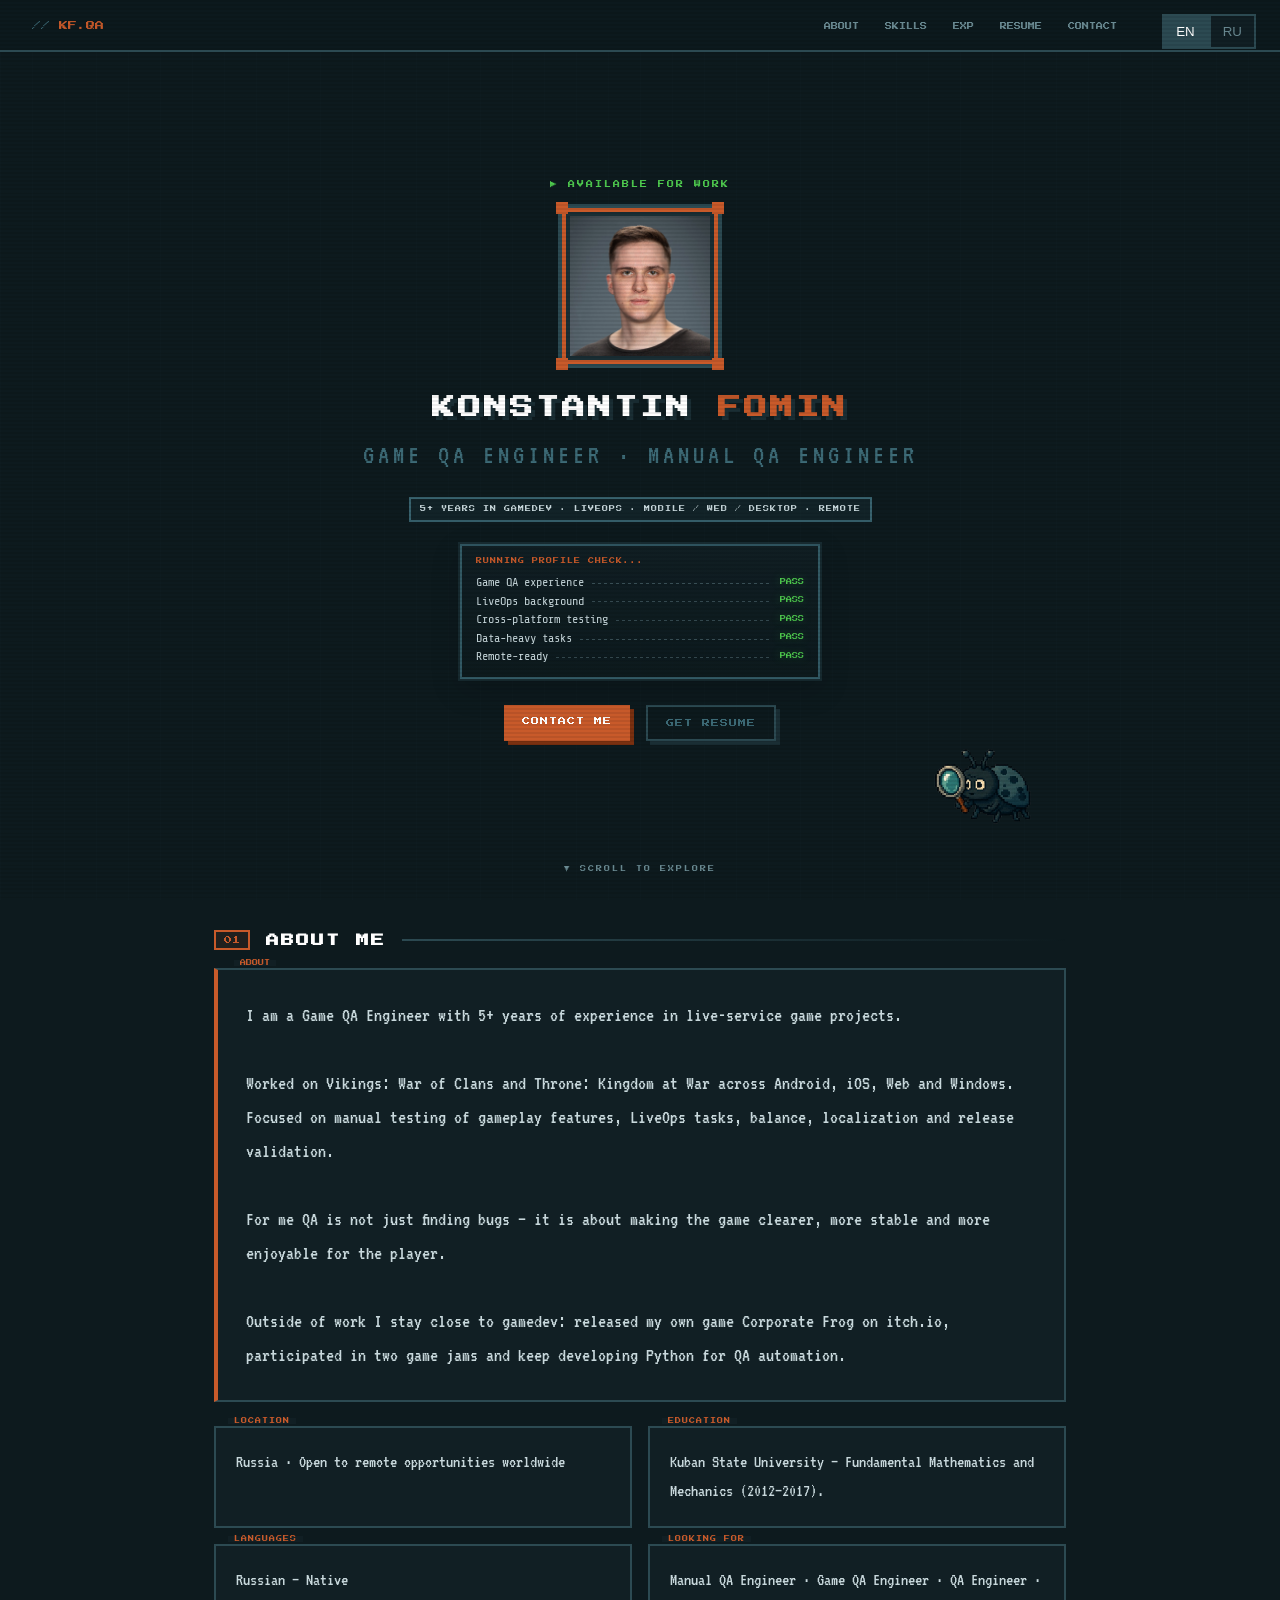
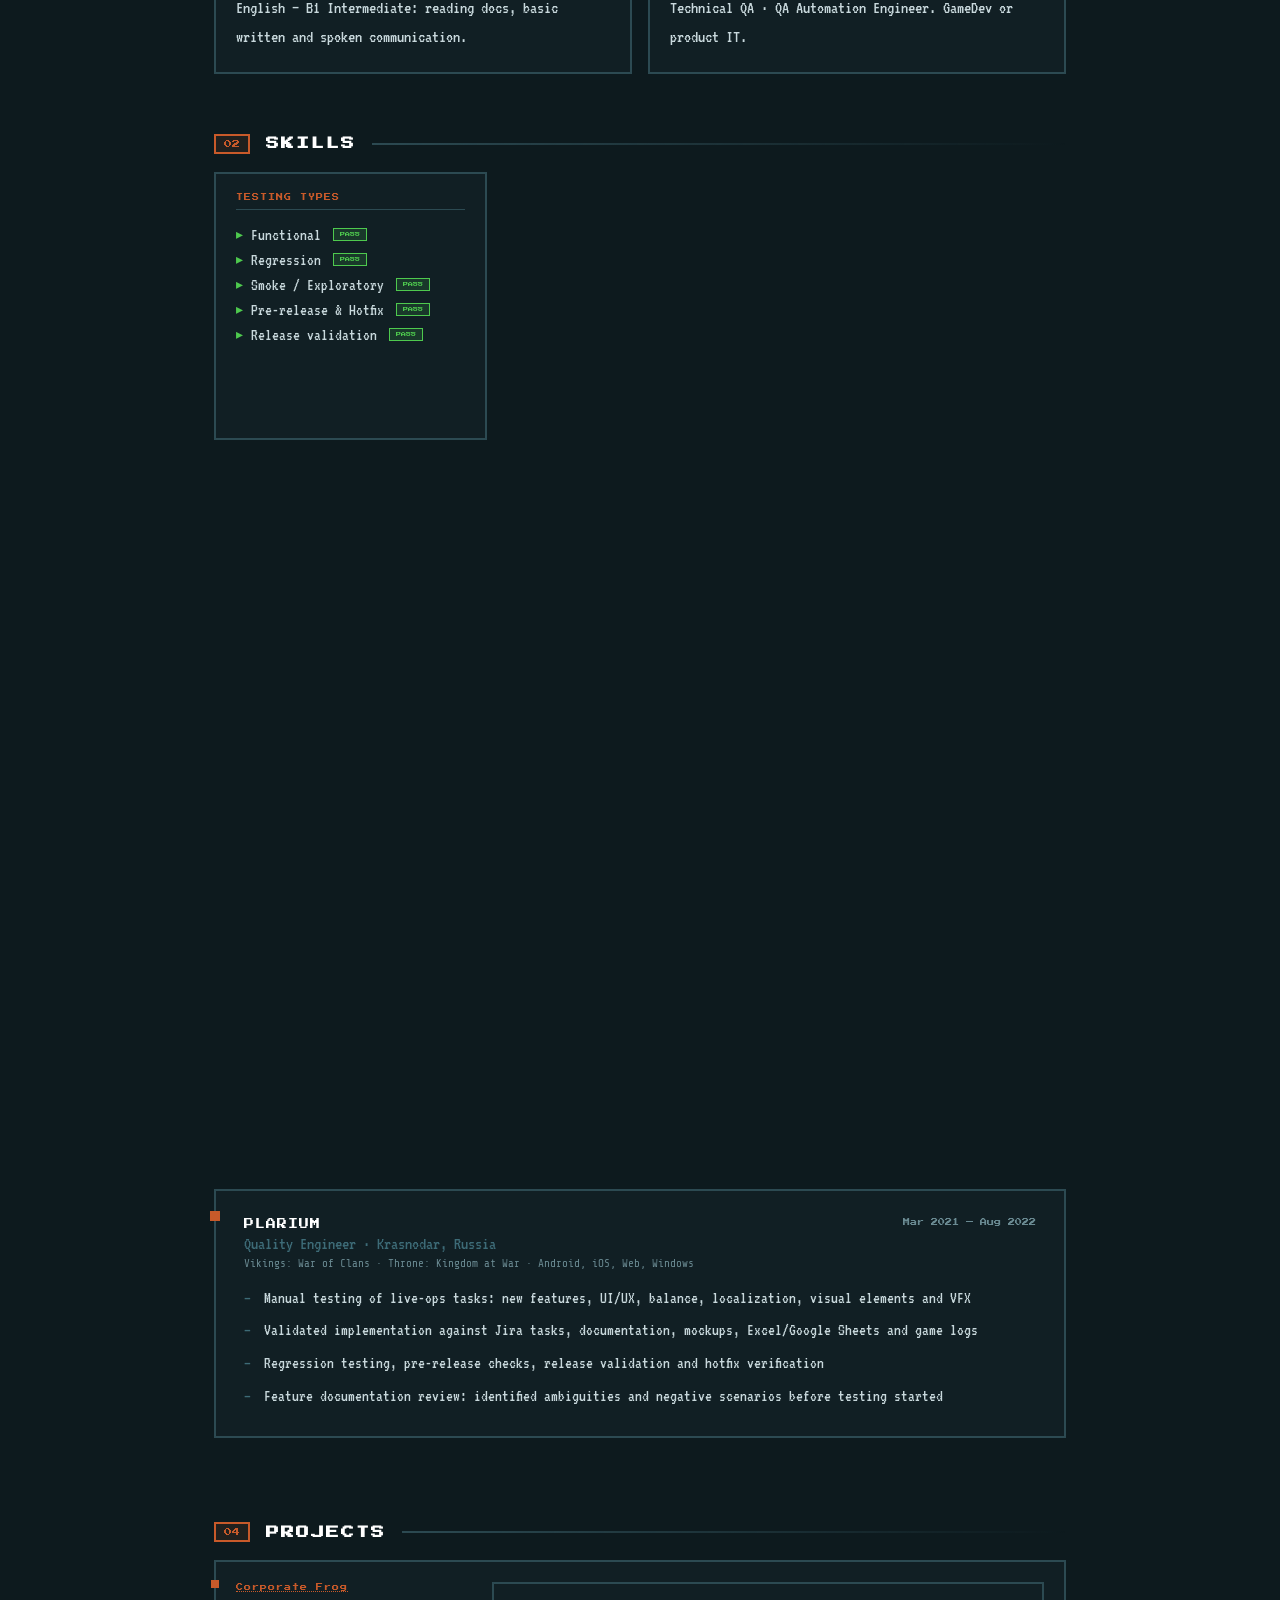
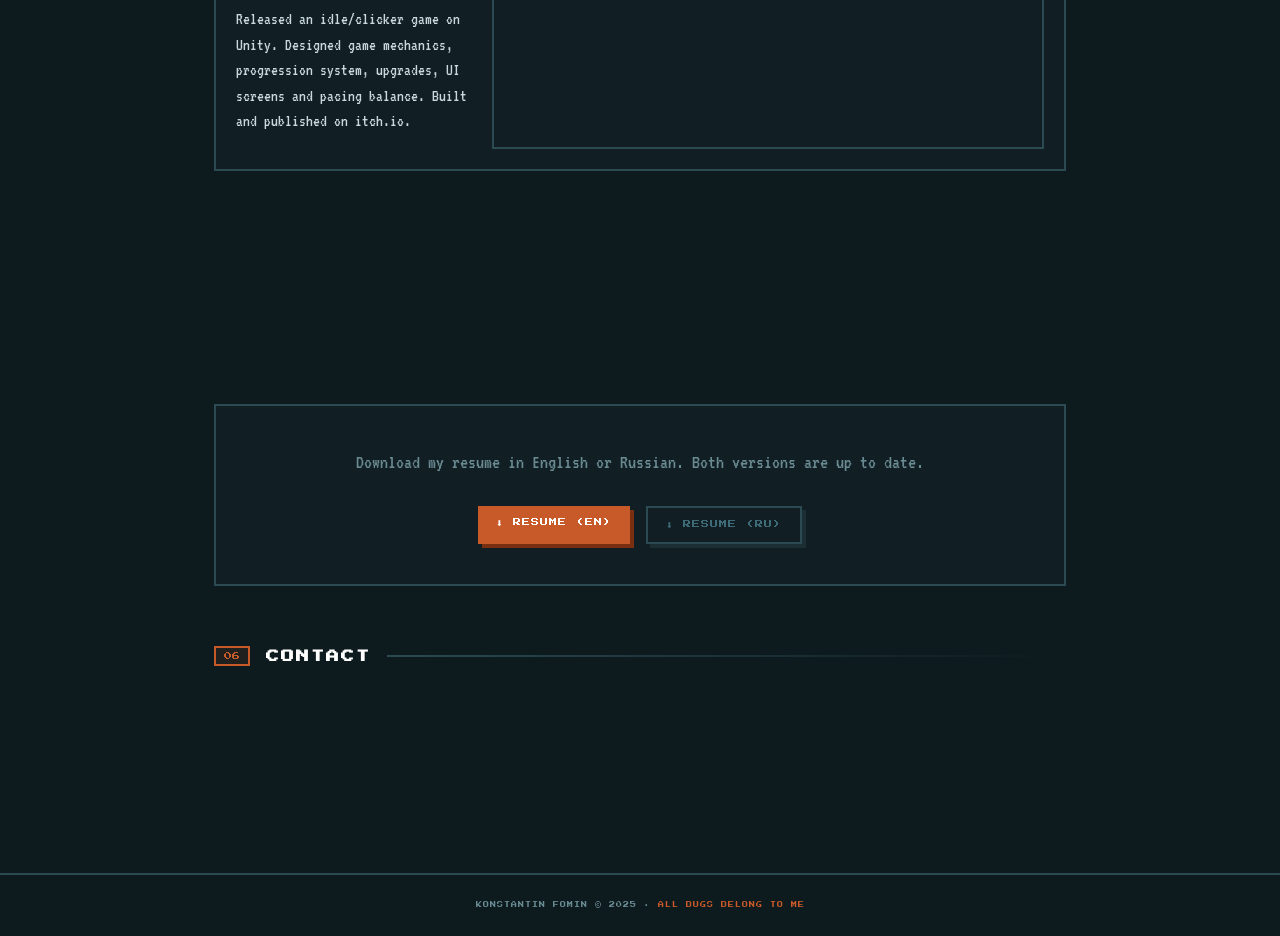
==== commit 7f49749b: "Reword Game QA skill: full "documentation review" label - EN: "Feature doc review" -> "Feature docum" ====
--- a/index.html
+++ b/index.html
@@ -410,7 +410,7 @@
       <div class="skill-item" id="sk-events">Events, battle pass, stores</div>
       <div class="skill-item" id="sk-balance">Balance and game data</div>
       <div class="skill-item" id="sk-loc">Localization &amp; UI content</div>
-      <div class="skill-item" id="sk-doc">Feature doc review</div>
+      <div class="skill-item" id="sk-doc">Feature documentation review</div>
       <div class="skill-item">Bug reporting &amp; tracking</div>
     </div>
     <div class="skill-block fade-in">
@@ -577,7 +577,7 @@
     "sk-events": "Events, battle pass, stores",
     "sk-balance": "Balance and game data",
     "sk-loc": "Localization & UI content",
-    "sk-doc": "Feature doc review",
+    "sk-doc": "Feature documentation review",
     "sk-title-3": "TOOLS & PLATFORMS",
     "title-exp": "EXPERIENCE",
     "exp1-period": "Sep 2022 — Present",
@@ -640,7 +640,7 @@
     "sk-events": "События, battle pass, магазины",
     "sk-balance": "Баланс и игровые данные",
     "sk-loc": "Локализация и UI-контент",
-    "sk-doc": "Ревью документации",
+    "sk-doc": "Ревью документации по фичам",
     "sk-title-3": "ИНСТРУМЕНТЫ И ПЛАТФОРМЫ",
     "title-exp": "ОПЫТ РАБОТЫ",
     "exp1-period": "Сент. 2022 — настоящее время",
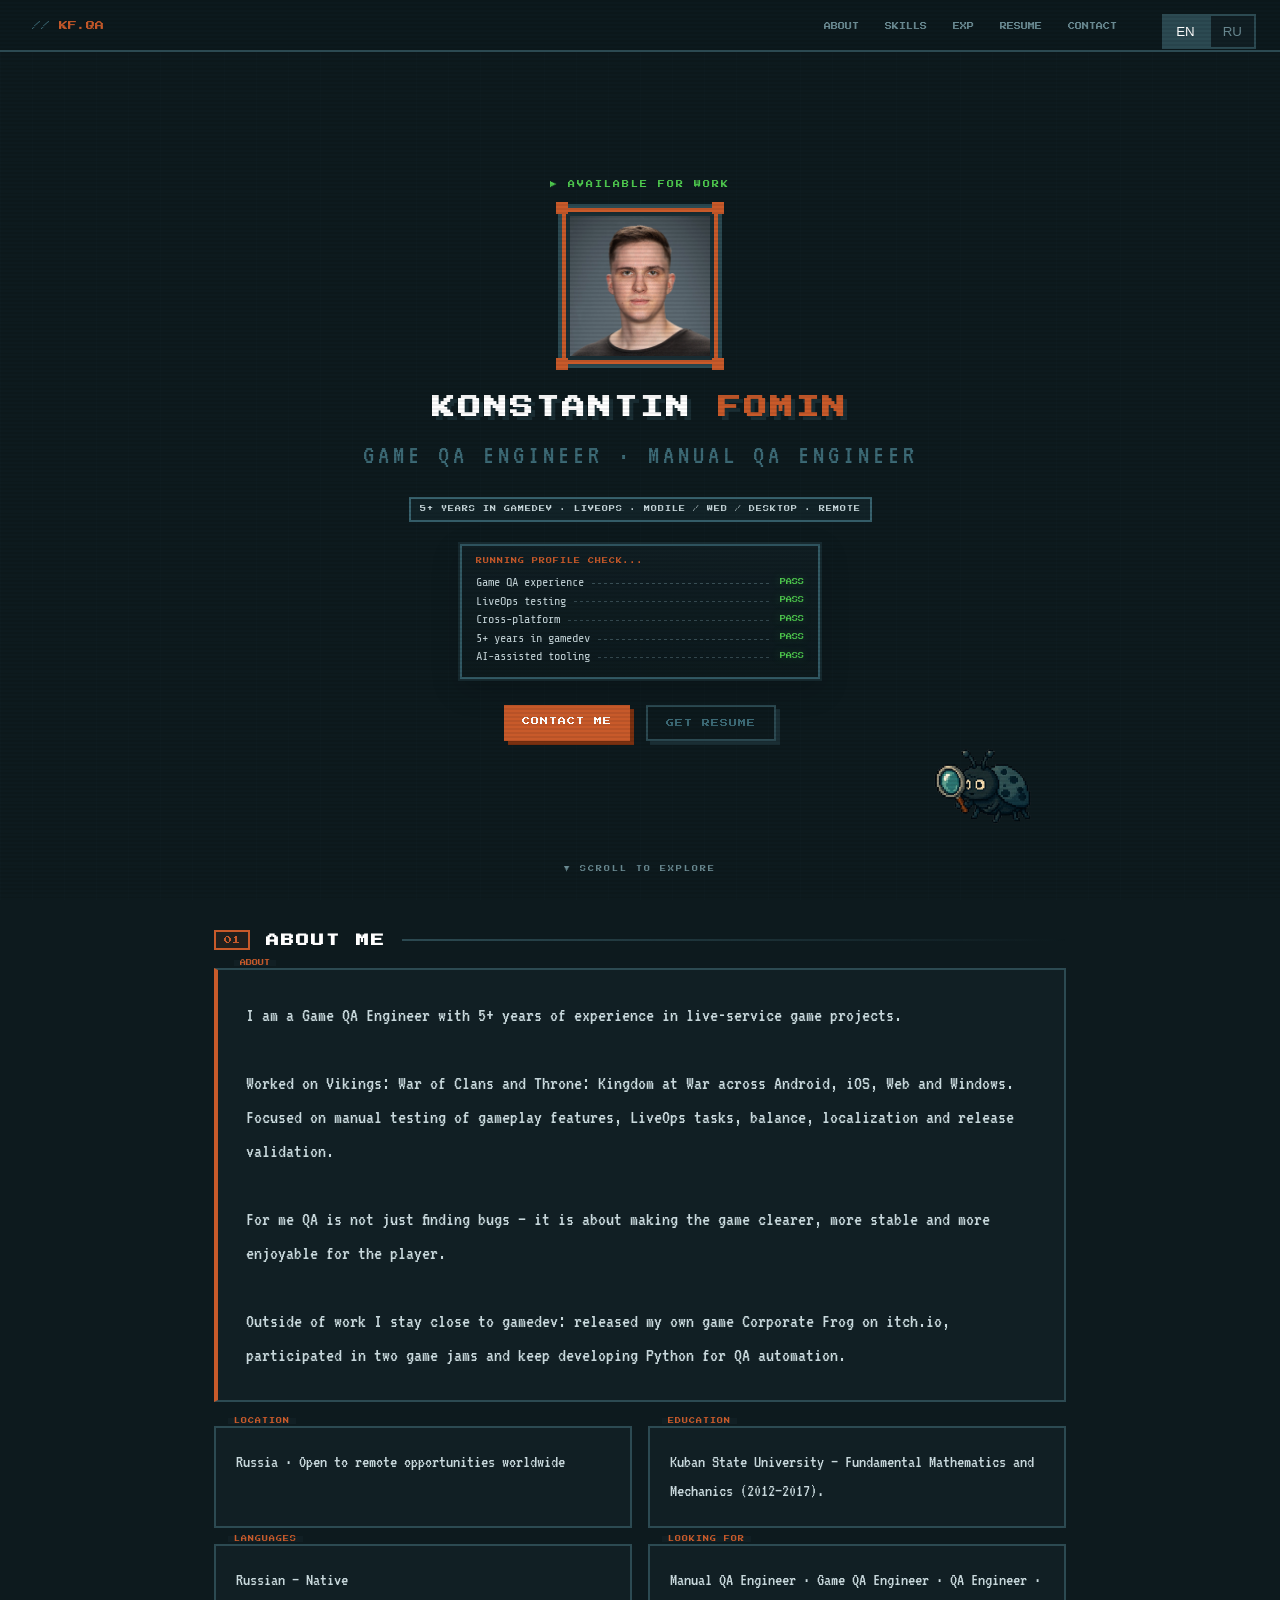
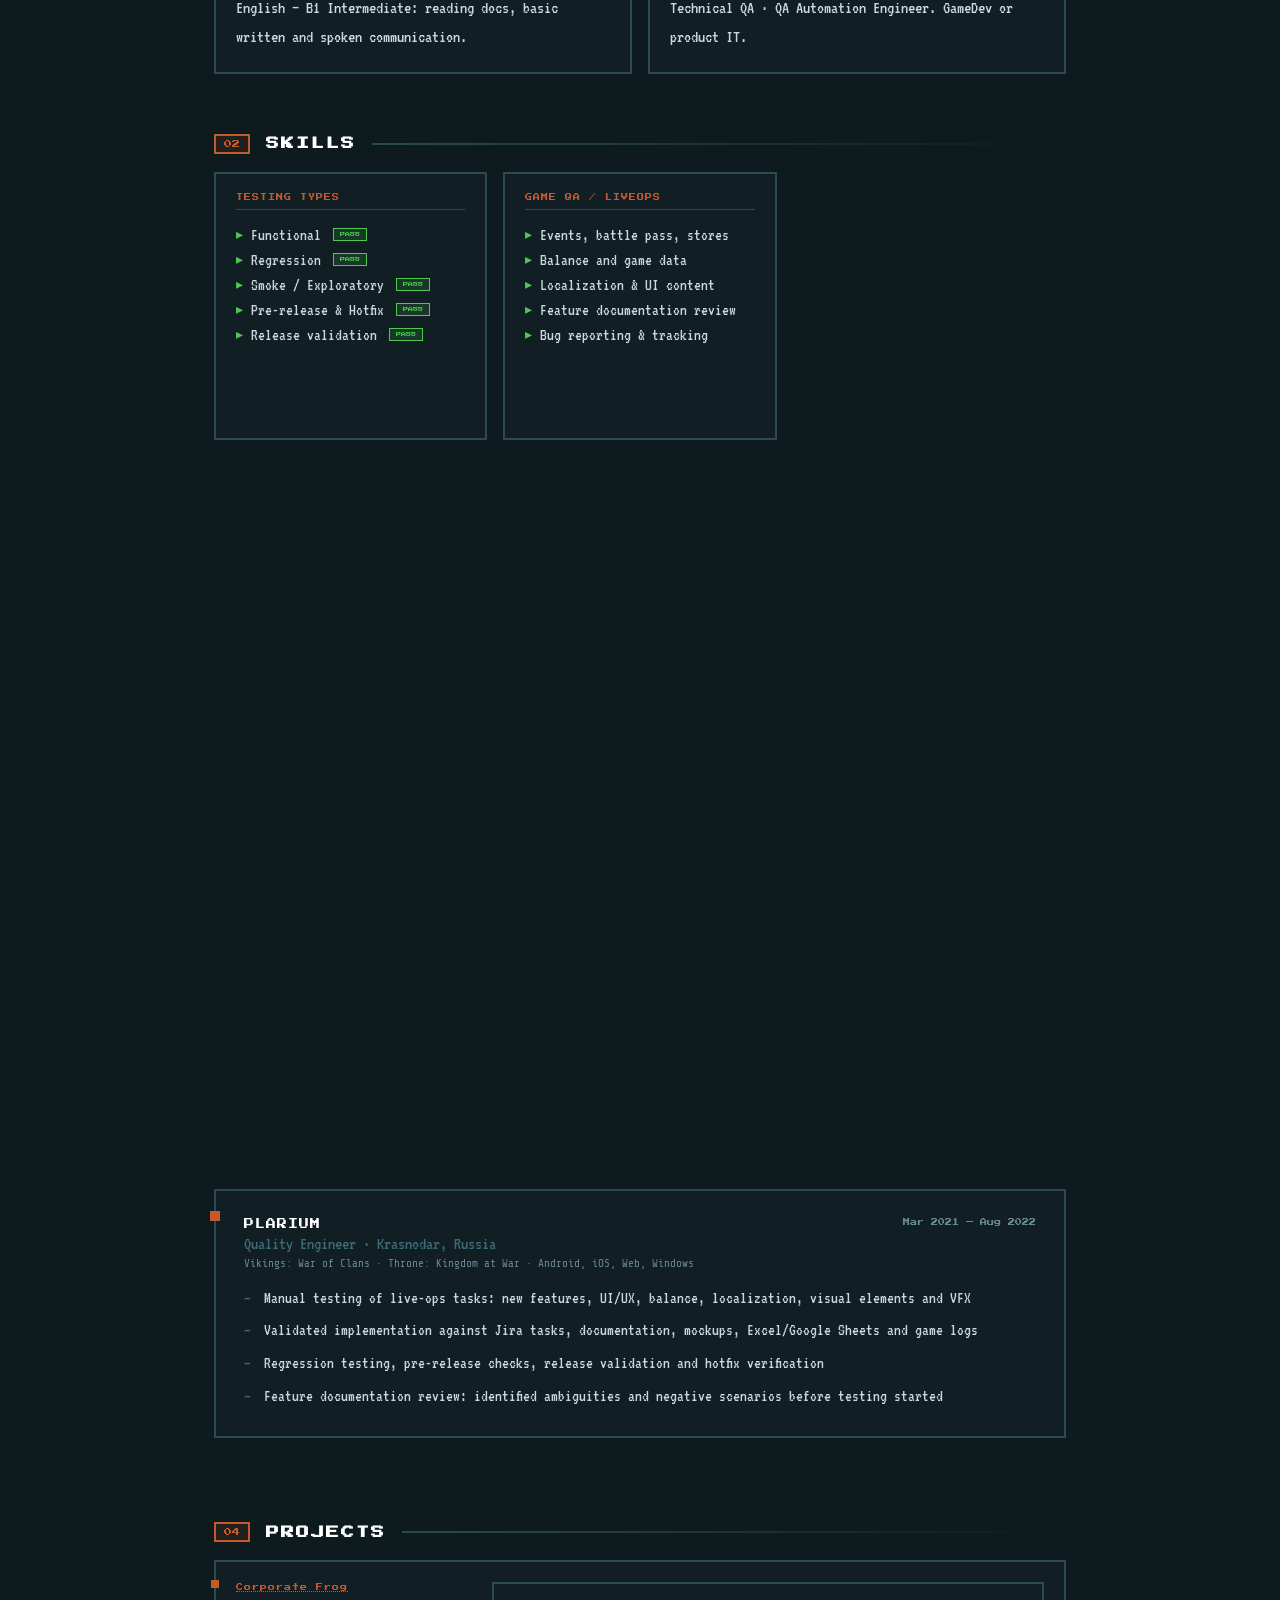
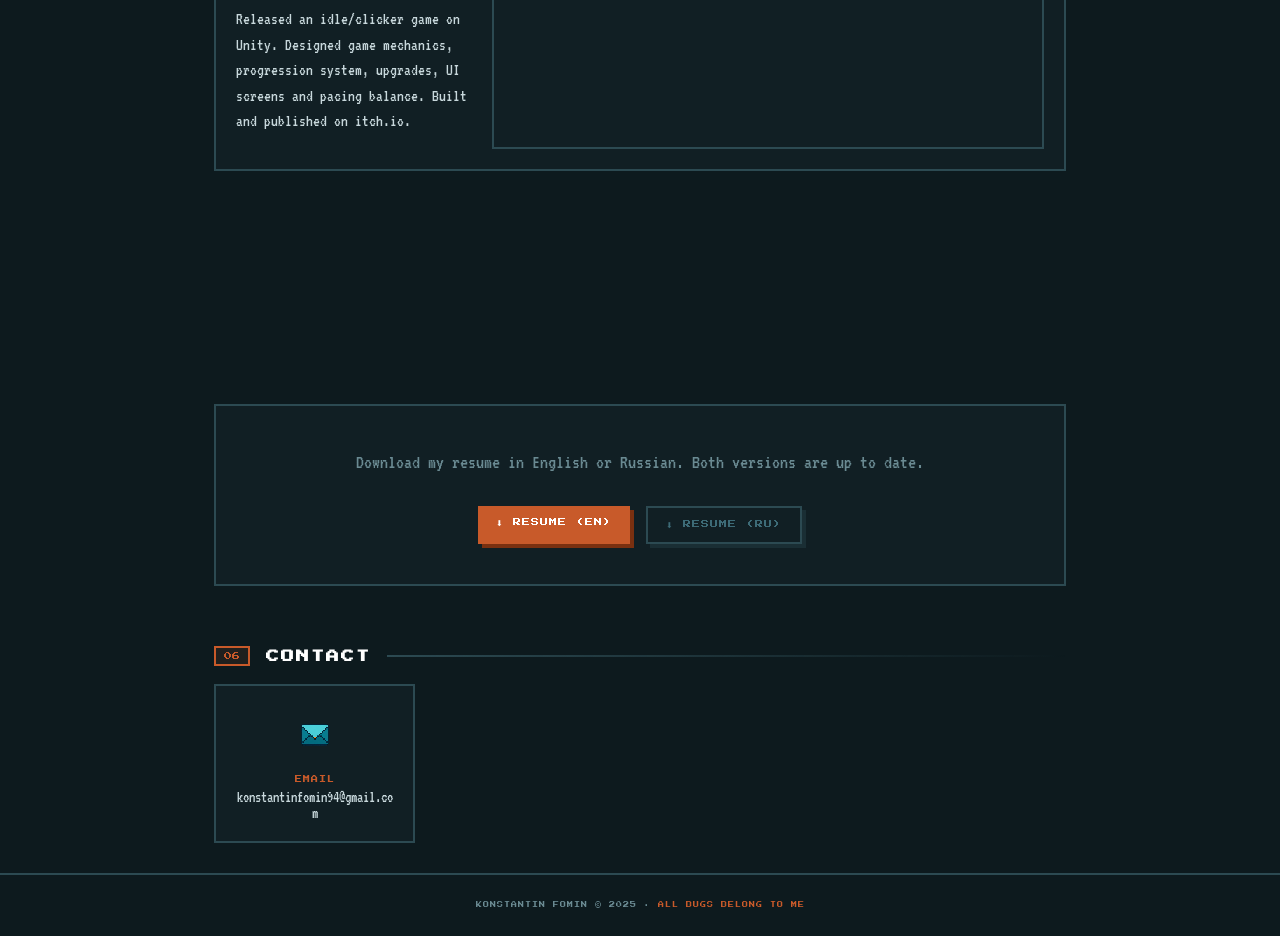
==== commit 9b0b4680: "Update hero profile-check list (EN + RU) Lines now: Game QA experience, LiveOps testing, Cross-platf" ====
--- a/index.html
+++ b/index.html
@@ -347,10 +347,10 @@
   <div class="qa-scanner fade-in" aria-label="QA profile check">
     <span class="qa-scanner-title" id="qa-title">RUNNING PROFILE CHECK...</span>
     <div class="qa-row"><span class="qa-row-label" id="qa-line-1">Game QA experience</span><span class="qa-pass" id="qa-pass-1">PASS</span></div>
-    <div class="qa-row"><span class="qa-row-label" id="qa-line-2">LiveOps background</span><span class="qa-pass" id="qa-pass-2">PASS</span></div>
-    <div class="qa-row"><span class="qa-row-label" id="qa-line-3">Cross-platform testing</span><span class="qa-pass" id="qa-pass-3">PASS</span></div>
-    <div class="qa-row"><span class="qa-row-label" id="qa-line-4">Data-heavy tasks</span><span class="qa-pass" id="qa-pass-4">PASS</span></div>
-    <div class="qa-row"><span class="qa-row-label" id="qa-line-5">Remote-ready</span><span class="qa-pass" id="qa-pass-5">PASS</span></div>
+    <div class="qa-row"><span class="qa-row-label" id="qa-line-2">LiveOps testing</span><span class="qa-pass" id="qa-pass-2">PASS</span></div>
+    <div class="qa-row"><span class="qa-row-label" id="qa-line-3">Cross-platform</span><span class="qa-pass" id="qa-pass-3">PASS</span></div>
+    <div class="qa-row"><span class="qa-row-label" id="qa-line-4">5+ years in gamedev</span><span class="qa-pass" id="qa-pass-4">PASS</span></div>
+    <div class="qa-row"><span class="qa-row-label" id="qa-line-5">AI-assisted tooling</span><span class="qa-pass" id="qa-pass-5">PASS</span></div>
   </div>
 
   <div class="hero-btns">
@@ -554,10 +554,10 @@
     "hero-summary": "5+ YEARS IN GAMEDEV · LIVEOPS · MOBILE / WEB / DESKTOP · REMOTE",
     "qa-title": "RUNNING PROFILE CHECK...",
     "qa-line-1": "Game QA experience",
-    "qa-line-2": "LiveOps background",
-    "qa-line-3": "Cross-platform testing",
-    "qa-line-4": "Data-heavy tasks",
-    "qa-line-5": "Remote-ready",
+    "qa-line-2": "LiveOps testing",
+    "qa-line-3": "Cross-platform",
+    "qa-line-4": "5+ years in gamedev",
+    "qa-line-5": "AI-assisted tooling",
     "qa-pass-1": "PASS",
     "qa-pass-2": "PASS",
     "qa-pass-3": "PASS",
@@ -617,10 +617,10 @@
     "hero-summary": "5+ ЛЕТ В GAMEDEV · LIVEOPS · MOBILE / WEB / DESKTOP · УДАЛЁННО",
     "qa-title": "ПРОВЕРКА ПРОФИЛЯ...",
     "qa-line-1": "Game QA опыт",
-    "qa-line-2": "LiveOps background",
+    "qa-line-2": "LiveOps тестирование",
     "qa-line-3": "Кроссплатформенность",
-    "qa-line-4": "Data-heavy задачи",
-    "qa-line-5": "Remote-ready",
+    "qa-line-4": "5+ лет в геймдеве",
+    "qa-line-5": "AI-assisted tooling",
     "qa-pass-1": "PASS",
     "qa-pass-2": "PASS",
     "qa-pass-3": "PASS",
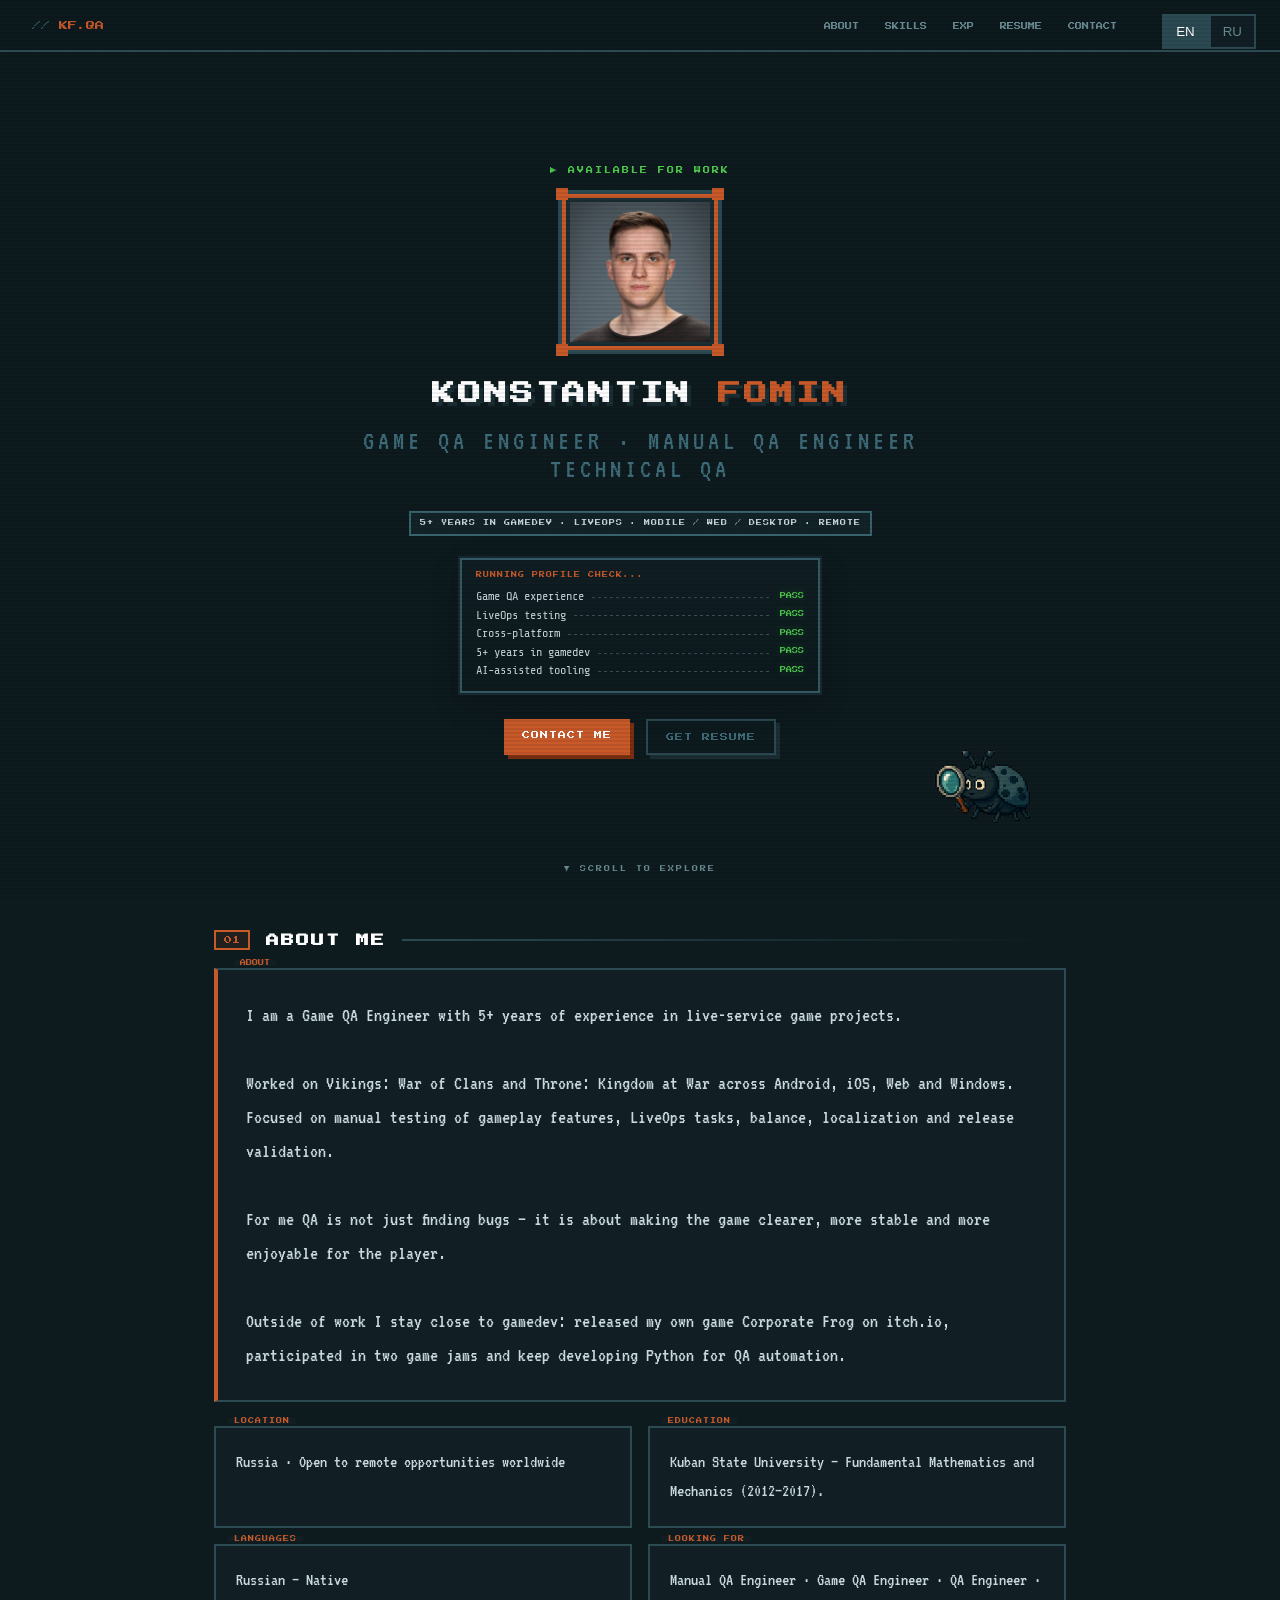
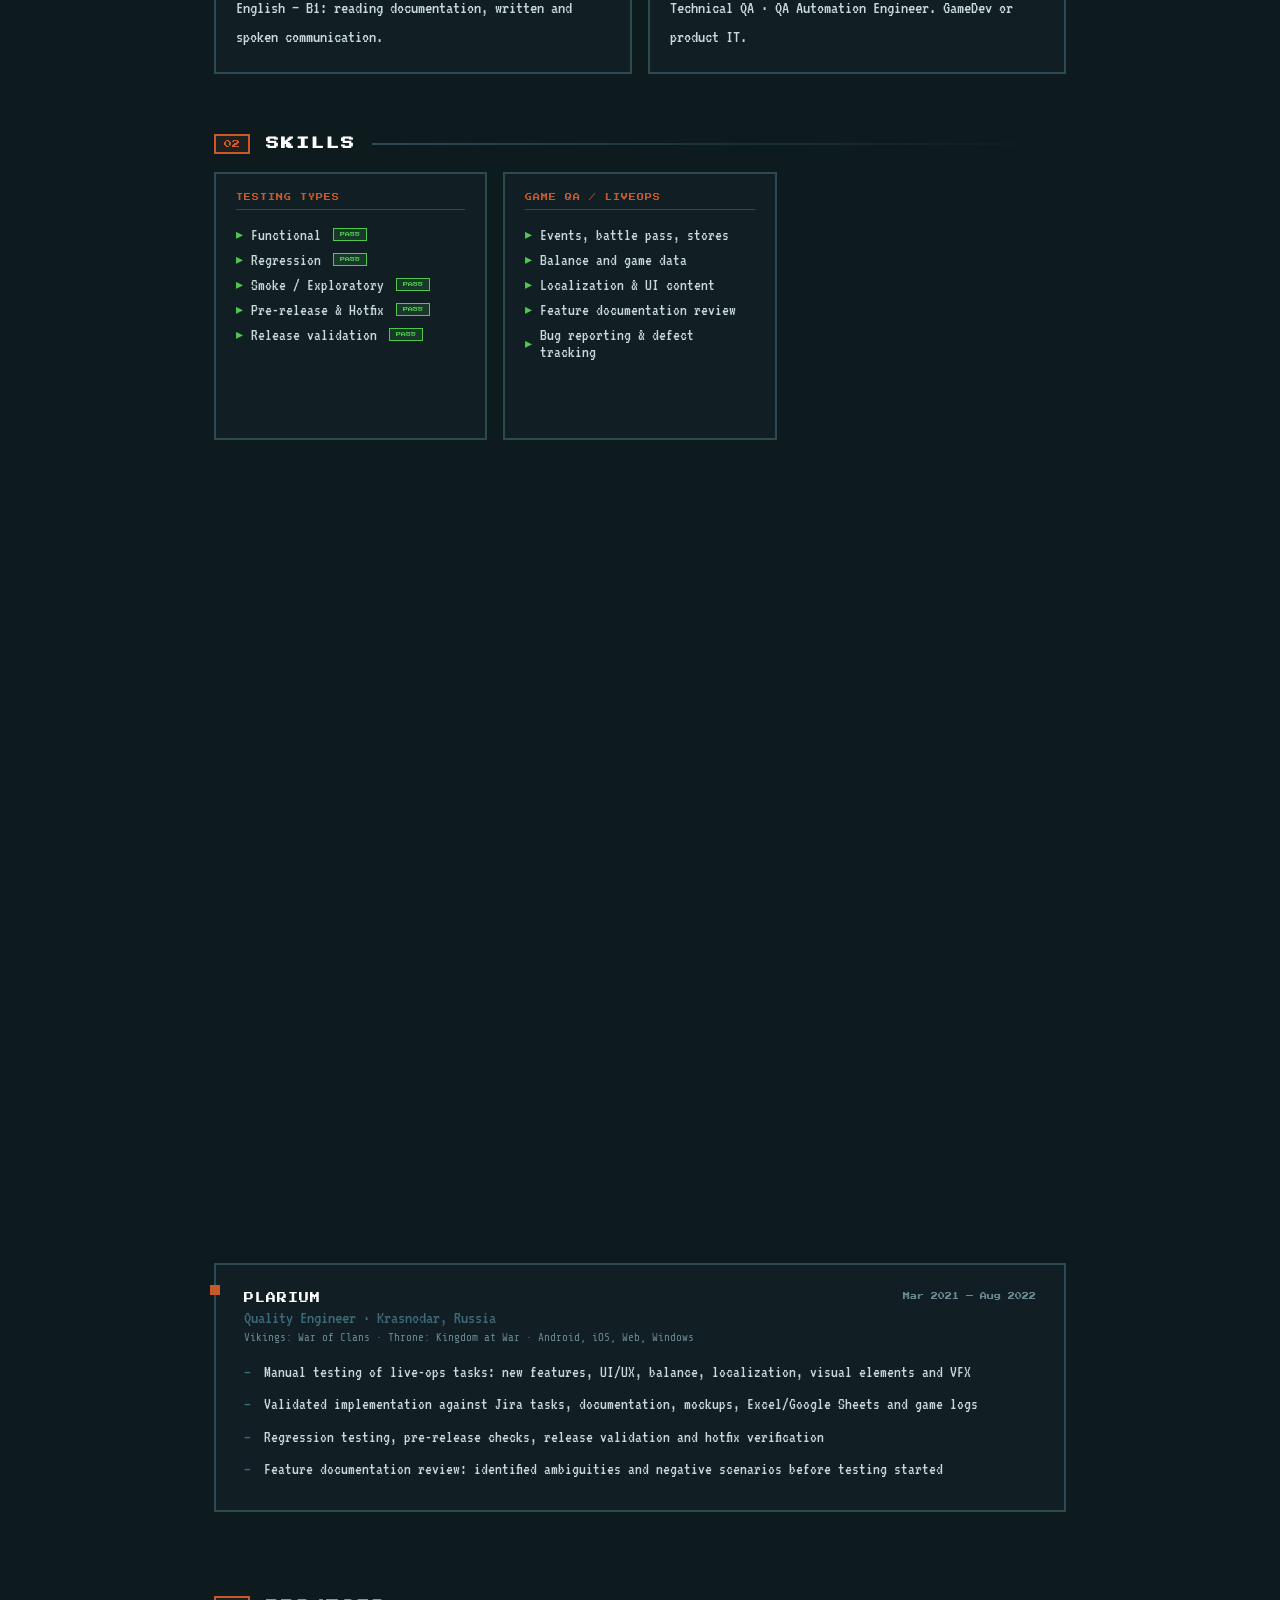
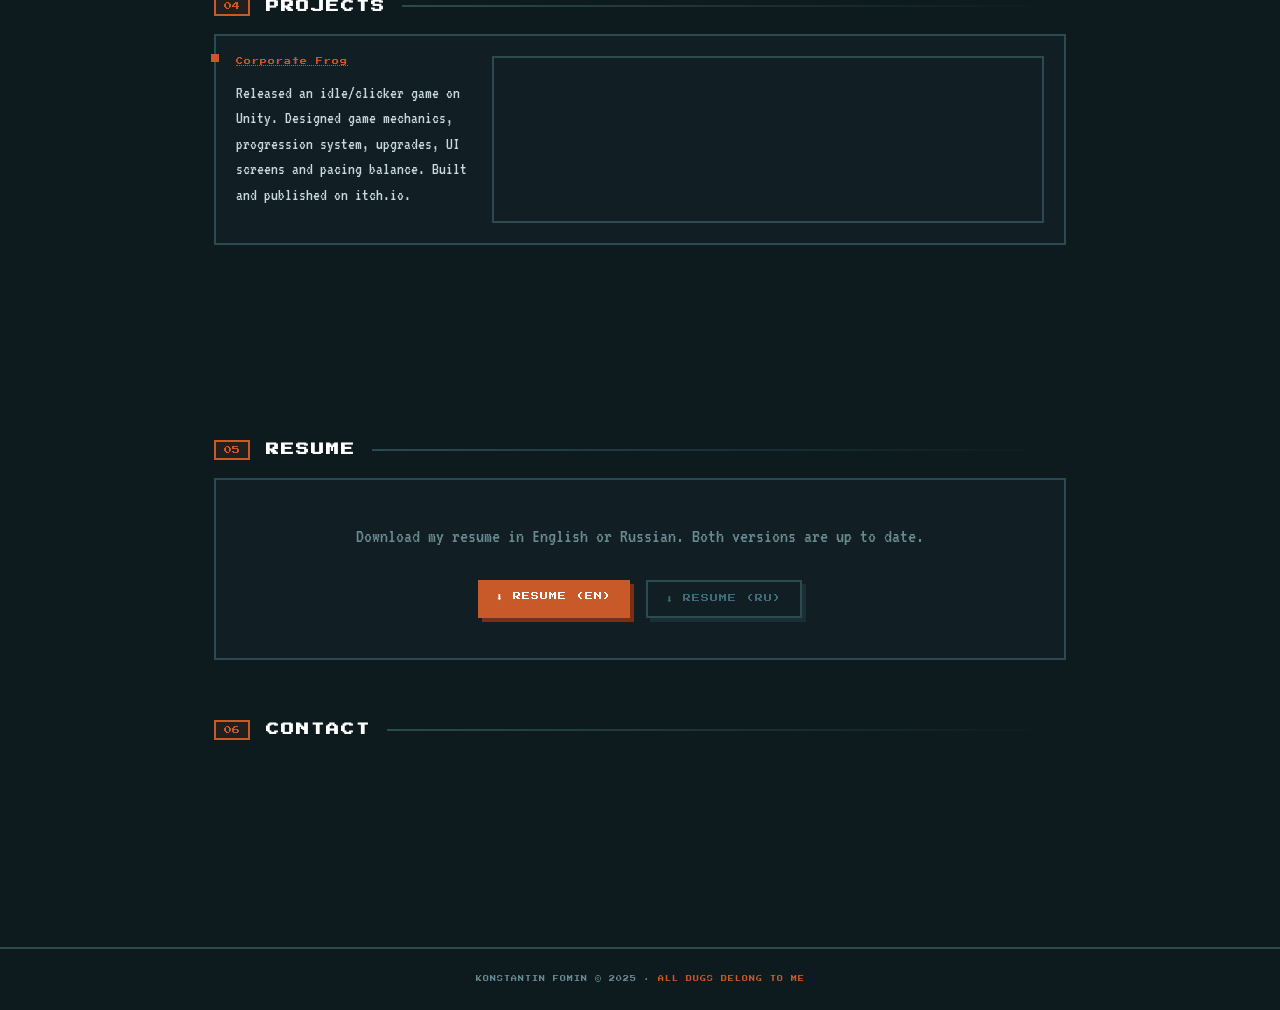
==== commit c41309f9: "Sync site content with updated resume (EN + RU) - Hero subtitle: add TECHNICAL QA on its own line - " ====
--- a/index.html
+++ b/index.html
@@ -338,7 +338,7 @@
   </div>
 
   <h1 class="hero-name">KONSTANTIN <span class="hl">FOMIN</span></h1>
-  <p class="hero-title" id="hero-title">GAME QA ENGINEER &nbsp;·&nbsp; MANUAL QA ENGINEER</p>
+  <p class="hero-title" id="hero-title">GAME QA ENGINEER &nbsp;·&nbsp; MANUAL QA ENGINEER<br>TECHNICAL QA</p>
 
   <div class="hero-tags summary">
     <span class="tag hero-summary" id="hero-summary">5+ YEARS IN GAMEDEV · LIVEOPS · MOBILE / WEB / DESKTOP · REMOTE</span>
@@ -382,7 +382,7 @@
       <p id="about-edu">Kuban State University — Fundamental Mathematics and Mechanics (2012–2017).</p>
     </div>
     <div class="about-card fade-in" data-label="LANGUAGES">
-      <p id="about-lang">Russian — Native<br>English — B1 Intermediate: reading docs, basic written and spoken communication.</p>
+      <p id="about-lang">Russian — Native<br>English — B1: reading documentation, written and spoken communication.</p>
     </div>
     <div class="about-card fade-in" data-label="LOOKING FOR">
       <p id="about-looking">Manual QA Engineer · Game QA Engineer · QA Engineer · Technical QA · QA Automation Engineer. GameDev or product IT.</p>
@@ -411,12 +411,12 @@
       <div class="skill-item" id="sk-balance">Balance and game data</div>
       <div class="skill-item" id="sk-loc">Localization &amp; UI content</div>
       <div class="skill-item" id="sk-doc">Feature documentation review</div>
-      <div class="skill-item">Bug reporting &amp; tracking</div>
+      <div class="skill-item">Bug reporting &amp; defect tracking</div>
     </div>
     <div class="skill-block fade-in">
       <div class="skill-block-title" id="sk-title-3">TOOLS &amp; PLATFORMS</div>
       <div class="skill-item">Jira · Confluence · Google Docs</div>
-      <div class="skill-item">Android · iOS · Web · Windows</div>
+      <div class="skill-item">Android · iOS · Web · Desktop</div>
       <div class="skill-item">NOX · Android Studio</div>
       <div class="skill-item">Git, GitHub Actions (CI/CD), Docker, Linux</div>
       <div class="skill-item">Postman, Swagger</div>
@@ -451,9 +451,9 @@
     <div class="initiatives">
       <div class="init-title" id="init-title">INITIATIVES</div>
       <ul class="init-list">
-        <li id="init1">Initiated and developed an internal AI-assisted tool for automating routine game data checks. Result: reduced check time by 70% (from several hours to 15–20 minutes) and minimized the risk of human error.</li>
+        <li id="init1">Initiated and developed an internal AI-assisted QA tool for automating routine game data checks. Covers 6 check types: news texts, seasonal store balance, Asgard store balance, localization, portal texts and competition balance. Result: reduced check time by 70% (from several hours to 15–20 minutes) and minimized the risk of human error.</li>
         <li id="init2">Prepared internal QA documentation: practical guidelines and working materials for the team. Reduced onboarding time for new QA specialists.</li>
-        <li id="init3">Proposed debug panel improvements: reduced user-switching from 5 steps to 2 and initiated new cheat commands for faster test environment setup — implemented by devs, adopted across the QA team.</li>
+        <li id="init3">Proposed and drove improvements to the internal debug panel: introduced new commands and UI controls for faster test environment setup, reducing the number of manual actions required for routine QA tasks. Used by the entire team daily.</li>
       </ul>
     </div>
   </div>
@@ -550,7 +550,7 @@
 const translations = {
   en: {
     "hero-status": "▶ AVAILABLE FOR WORK",
-    "hero-title": "GAME QA ENGINEER · MANUAL QA ENGINEER",
+    "hero-title": "GAME QA ENGINEER · MANUAL QA ENGINEER<br>TECHNICAL QA",
     "hero-summary": "5+ YEARS IN GAMEDEV · LIVEOPS · MOBILE / WEB / DESKTOP · REMOTE",
     "qa-title": "RUNNING PROFILE CHECK...",
     "qa-line-1": "Game QA experience",
@@ -570,7 +570,7 @@
     "about-text": "I am a Game QA Engineer with 5+ years of experience in live-service game projects.<br><br>Worked on Vikings: War of Clans and Throne: Kingdom at War across Android, iOS, Web and Windows. Focused on manual testing of gameplay features, LiveOps tasks, balance, localization and release validation.<br><br>For me QA is not just finding bugs — it is about making the game clearer, more stable and more enjoyable for the player.<br><br>Outside of work I stay close to gamedev: released my own game Corporate Frog on itch.io, participated in two game jams and keep developing Python for QA automation.",
     "about-location": "Russia · Open to remote opportunities worldwide",
     "about-edu": "Kuban State University — Fundamental Mathematics and Mechanics (2012–2017).",
-    "about-lang": "Russian — Native<br>English — B1 Intermediate: reading docs, basic written and spoken communication.",
+    "about-lang": "Russian — Native<br>English — B1: reading documentation, written and spoken communication.",
     "about-looking": "Manual QA Engineer · Game QA Engineer · QA Engineer · Technical QA · QA Automation Engineer. GameDev or product IT.",
     "title-skills": "SKILLS",
     "sk-title-1": "TESTING TYPES",
@@ -590,9 +590,9 @@
     "exp1-5": "Test localization, UI texts, news, FAQ/portal texts, visual elements and VFX",
     "exp1-6": "Manage the full defect lifecycle; verify fixes on required platforms and builds",
     "init-title": "INITIATIVES",
-    "init1": "Initiated and developed an internal AI-assisted tool for automating routine game data checks. Result: reduced check time by 70% (from several hours to 15–20 minutes) and minimized the risk of human error.",
+    "init1": "Initiated and developed an internal AI-assisted QA tool for automating routine game data checks. Covers 6 check types: news texts, seasonal store balance, Asgard store balance, localization, portal texts and competition balance. Result: reduced check time by 70% (from several hours to 15–20 minutes) and minimized the risk of human error.",
     "init2": "Prepared internal QA documentation: practical guidelines and working materials for the team. Reduced onboarding time for new QA specialists.",
-    "init3": "Proposed debug panel improvements: reduced user-switching from 5 steps to 2 and initiated new cheat commands for faster test environment setup — implemented by devs, adopted across the QA team.",
+    "init3": "Proposed and drove improvements to the internal debug panel: introduced new commands and UI controls for faster test environment setup, reducing the number of manual actions required for routine QA tasks. Used by the entire team daily.",
     "exp2-period": "Mar 2021 — Aug 2022",
     "exp2-role": "Quality Engineer · Krasnodar, Russia",
     "exp2-1": "Manual testing of live-ops tasks: new features, UI/UX, balance, localization, visual elements and VFX",
@@ -613,7 +613,7 @@
   },
   ru: {
     "hero-status": "▶ В ПОИСКЕ РАБОТЫ",
-    "hero-title": "GAME QA ENGINEER · MANUAL QA ENGINEER",
+    "hero-title": "GAME QA ENGINEER · MANUAL QA ENGINEER<br>TECHNICAL QA",
     "hero-summary": "5+ ЛЕТ В GAMEDEV · LIVEOPS · MOBILE / WEB / DESKTOP · УДАЛЁННО",
     "qa-title": "ПРОВЕРКА ПРОФИЛЯ...",
     "qa-line-1": "Game QA опыт",
@@ -633,7 +633,7 @@
     "about-text": "Я Game QA Engineer с 5+ годами опыта в live-service игровых проектах.<br><br>Работал над Vikings: War of Clans и Throne: Kingdom at War на Android, iOS, Web и Windows. Специализируюсь на ручном тестировании gameplay-фич, LiveOps-задач, баланса, локализации и релизных проверках.<br><br>Для меня QA — это не только поиск багов, а работа над тем, чтобы игра была понятнее, стабильнее и приятнее для игрока.<br><br>Вне работы остаюсь близко к gamedev: выпустил собственную игру Corporate Frog на itch.io, участвовал в двух game jam и продолжаю развивать Python для QA-автоматизации.",
     "about-location": "Россия · открыт к удалённым вакансиям по всему миру",
     "about-edu": "Кубанский Государственный Университет — Фундаментальная математика и механика (2012–2017).",
-    "about-lang": "Русский — родной<br>Английский — B1 Intermediate: чтение документации, базовая устная и письменная коммуникация.",
+    "about-lang": "Русский — родной<br>Английский — B1: чтение документации, устная и письменная коммуникация.",
     "about-looking": "Manual QA Engineer · Game QA Engineer · QA Engineer · Technical QA · QA Automation Engineer. GameDev или продуктовый IT.",
     "title-skills": "НАВЫКИ",
     "sk-title-1": "ТИПЫ ТЕСТИРОВАНИЯ",
@@ -653,9 +653,9 @@
     "exp1-5": "Тестирую локализацию, UI-тексты, новости, FAQ/portal texts, визуальные элементы и VFX",
     "exp1-6": "Управляю полным жизненным циклом дефектов; проверяю исправления на нужных платформах и сборках",
     "init-title": "ИНИЦИАТИВЫ",
-    "init1": "Инициировал и развивал внутренний AI-assisted инструмент для автоматизации рутинных проверок игровых данных. Результат: сокращение времени проверки на 70% (с нескольких часов до 15–20 минут) и минимизация человеческого фактора.",
+    "init1": "Инициировал и развивал внутренний AI-assisted QA-инструмент для автоматизации рутинных проверок игровых данных. Покрывает 6 типов проверок: тексты новостей, баланс сезонного магазина, баланс магазина Асгарда, локализация, тексты портала и баланс соревнований. Результат: сокращение времени проверки на 70% (с нескольких часов до 15–20 минут) и минимизация человеческого фактора.",
     "init2": "Подготовил внутреннюю QA-документацию: практические инструкции и рабочие материалы для отдела. Сократил время онбординга новых QA-специалистов.",
-    "init3": "Инициировал улучшения debug-панели: сократил смену тестового пользователя с 5 шагов до 2 и предложил новые команды для быстрой подготовки тестовых окружений — внедрено разработчиками, используется всей QA-командой.",
+    "init3": "Системно развивал внутреннюю debug-панель: инициировал новые команды и элементы управления для быстрой настройки тестовых окружений — сократил количество ручных действий для типовых QA-задач. Используется всей командой ежедневно.",
     "exp2-period": "Март 2021 — Авг. 2022",
     "exp2-role": "Quality Engineer · Краснодар, Россия",
     "exp2-1": "Ручное тестирование live-ops задач: новый функционал, UI/UX, баланс, локализация, визуальные элементы и VFX",
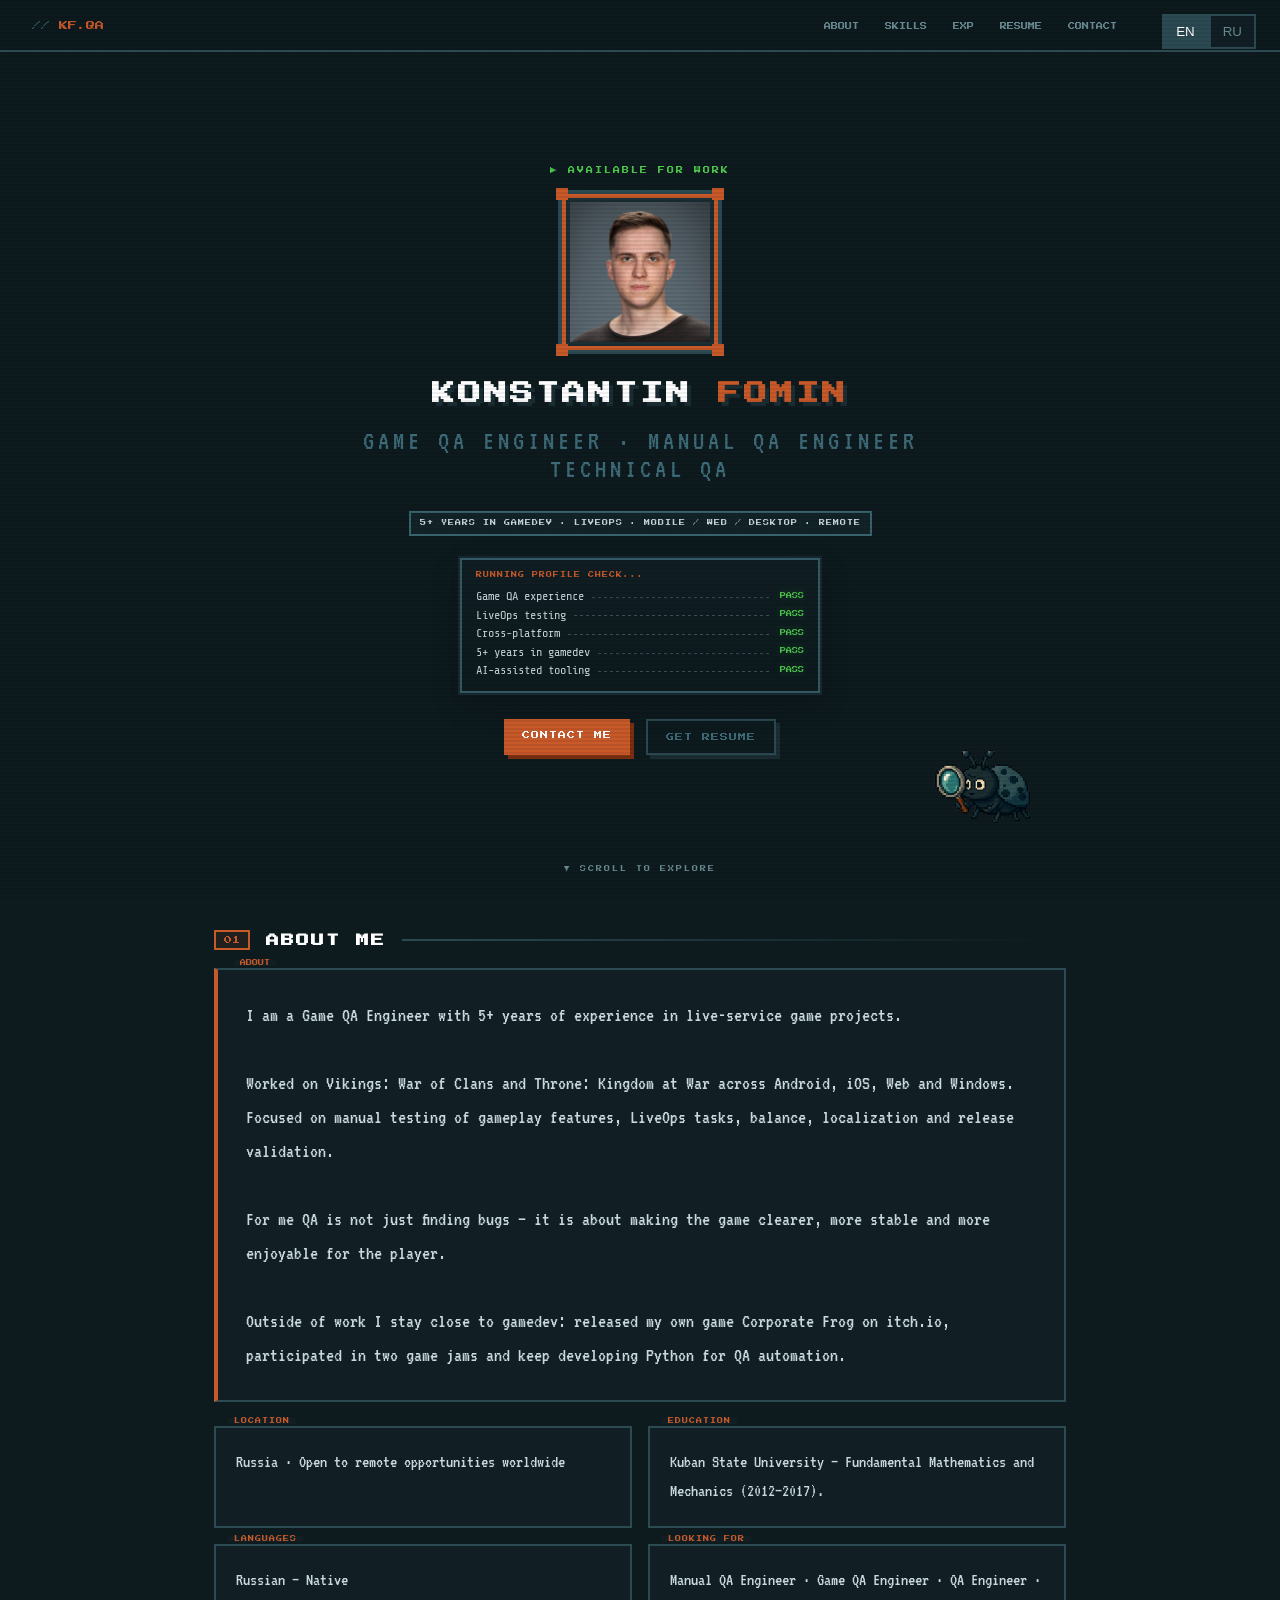
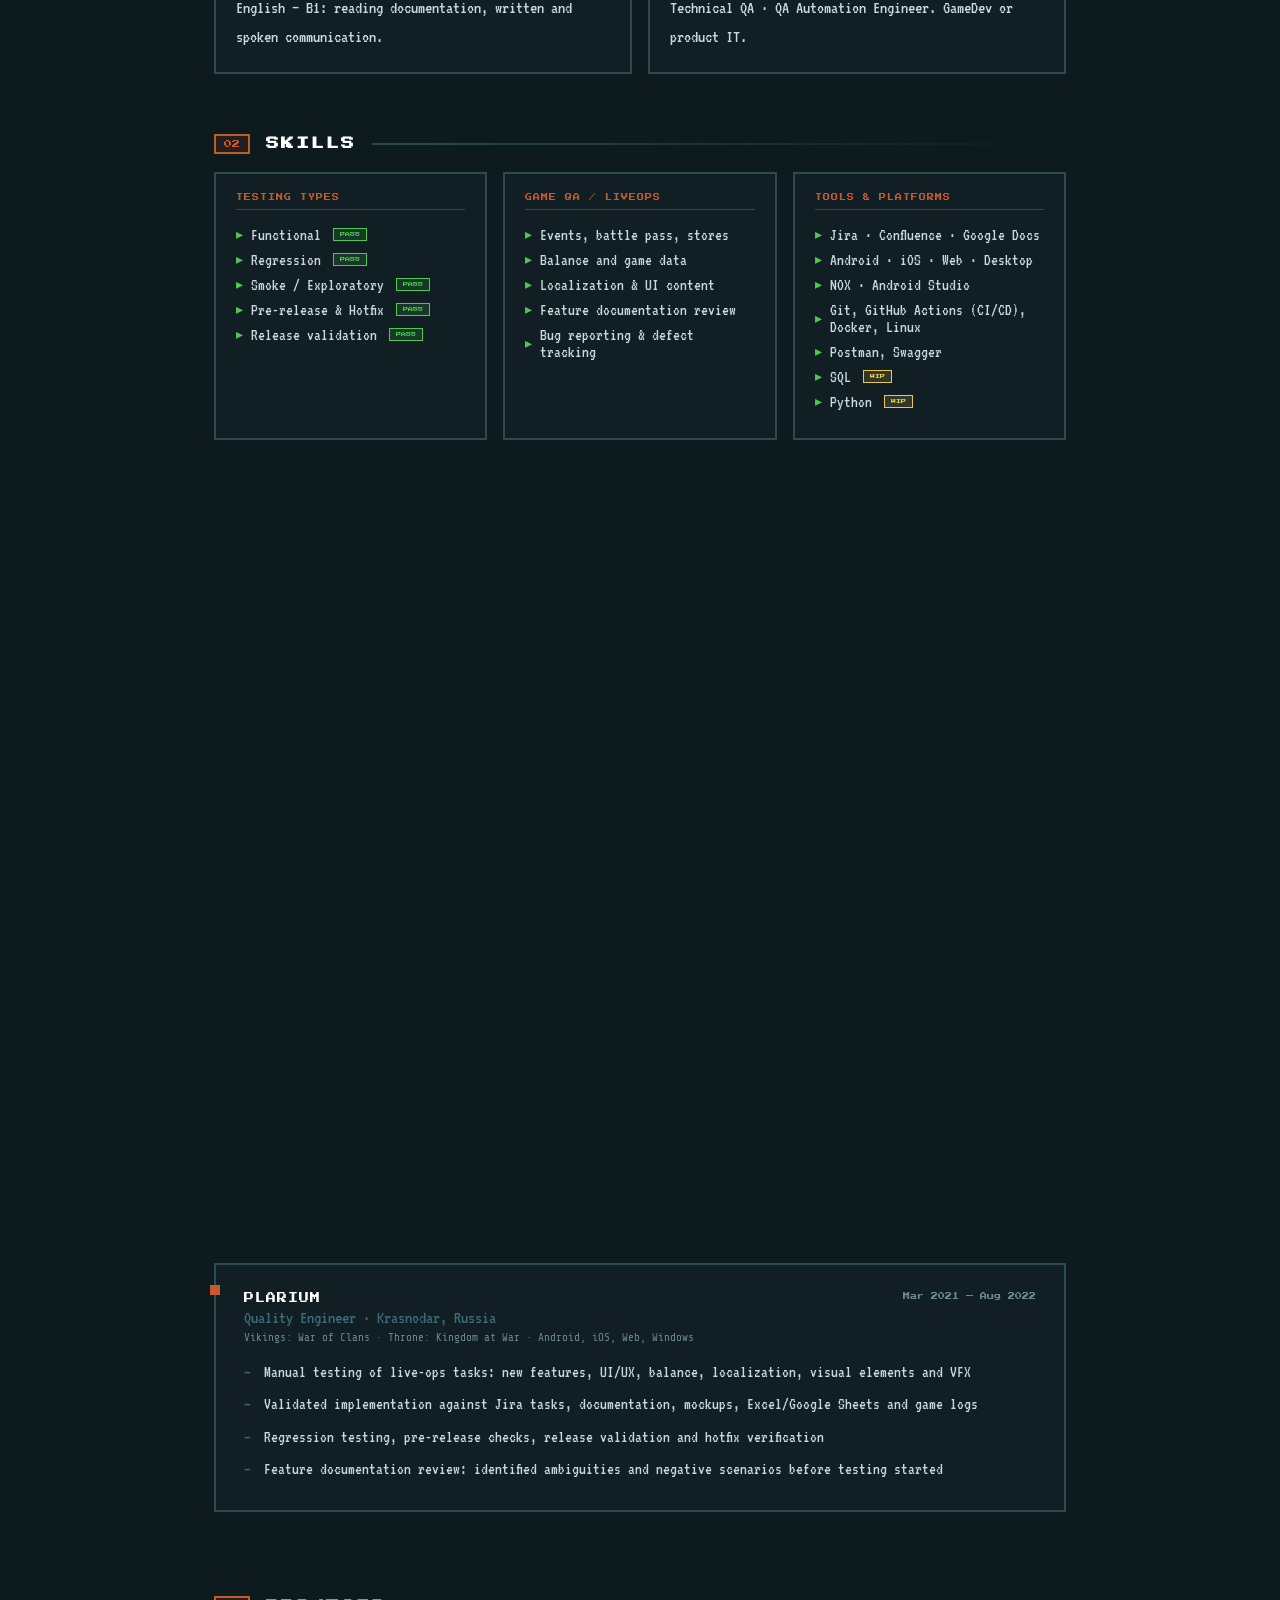
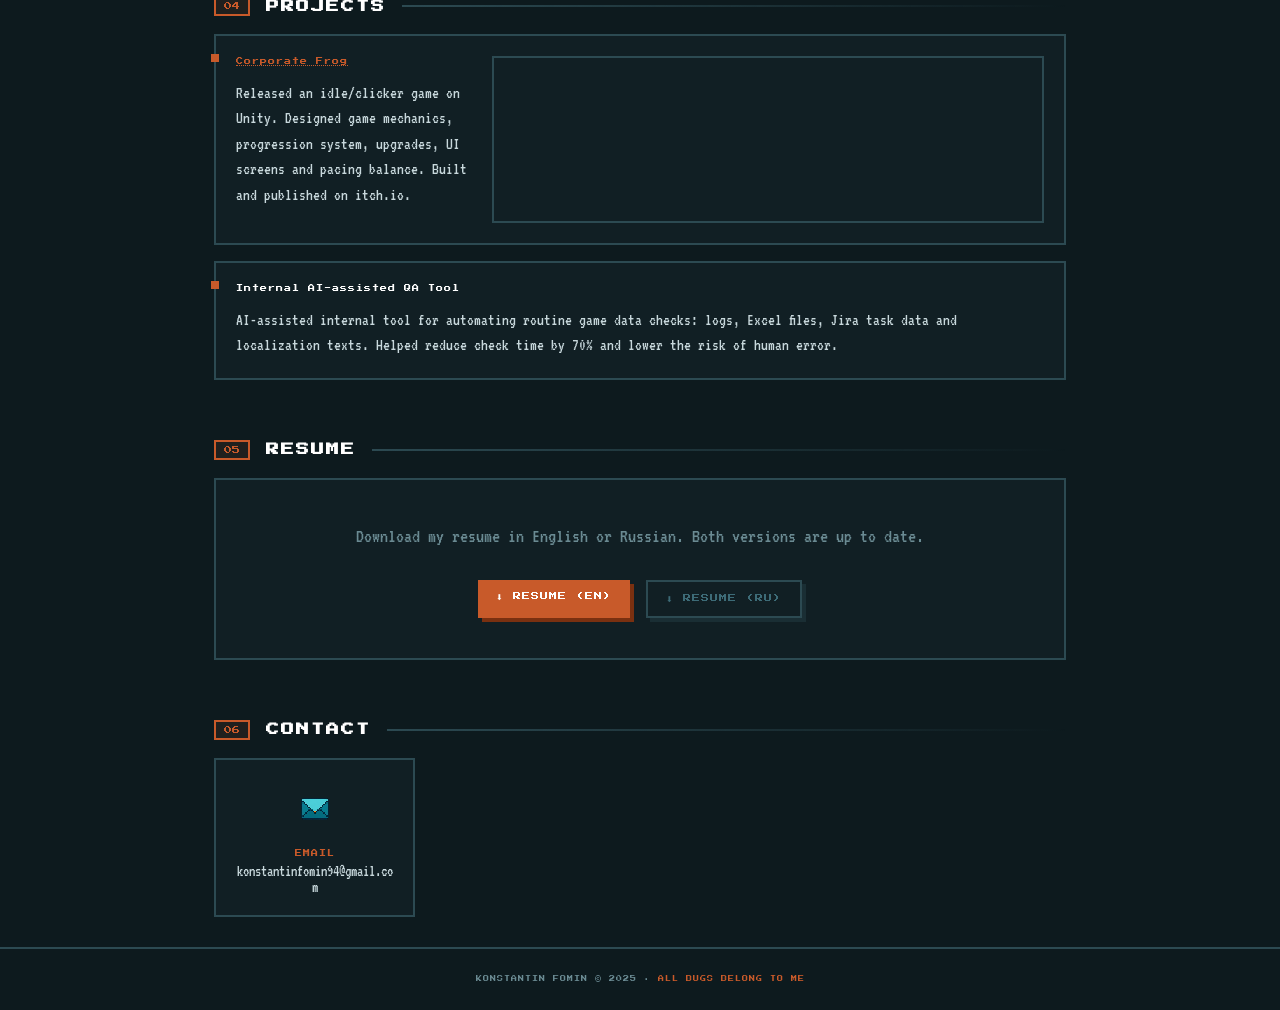
==== commit 56c9e0ab: "Match RU AI-tool initiative to RU resume wording RU init1 now mirrors the Russian resume exactly (6 " ====
--- a/index.html
+++ b/index.html
@@ -653,7 +653,7 @@
     "exp1-5": "Тестирую локализацию, UI-тексты, новости, FAQ/portal texts, визуальные элементы и VFX",
     "exp1-6": "Управляю полным жизненным циклом дефектов; проверяю исправления на нужных платформах и сборках",
     "init-title": "ИНИЦИАТИВЫ",
-    "init1": "Инициировал и развивал внутренний AI-assisted QA-инструмент для автоматизации рутинных проверок игровых данных. Покрывает 6 типов проверок: тексты новостей, баланс сезонного магазина, баланс магазина Асгарда, локализация, тексты портала и баланс соревнований. Результат: сокращение времени проверки на 70% (с нескольких часов до 15–20 минут) и минимизация человеческого фактора.",
+    "init1": "Инициировал и развивал внутренний AI-assisted QA-инструмент для автоматизации рутинных задач. Покрывает 6 типов проверок: баланс магазинов, локализация, тексты новостей, FAQ и баланс соревнований. Результат: сокращение времени проверки на 70% (с нескольких часов до 15–20 минут) и минимизация человеческого фактора.",
     "init2": "Подготовил внутреннюю QA-документацию: практические инструкции и рабочие материалы для отдела. Сократил время онбординга новых QA-специалистов.",
     "init3": "Системно развивал внутреннюю debug-панель: инициировал новые команды и элементы управления для быстрой настройки тестовых окружений — сократил количество ручных действий для типовых QA-задач. Используется всей командой ежедневно.",
     "exp2-period": "Март 2021 — Авг. 2022",
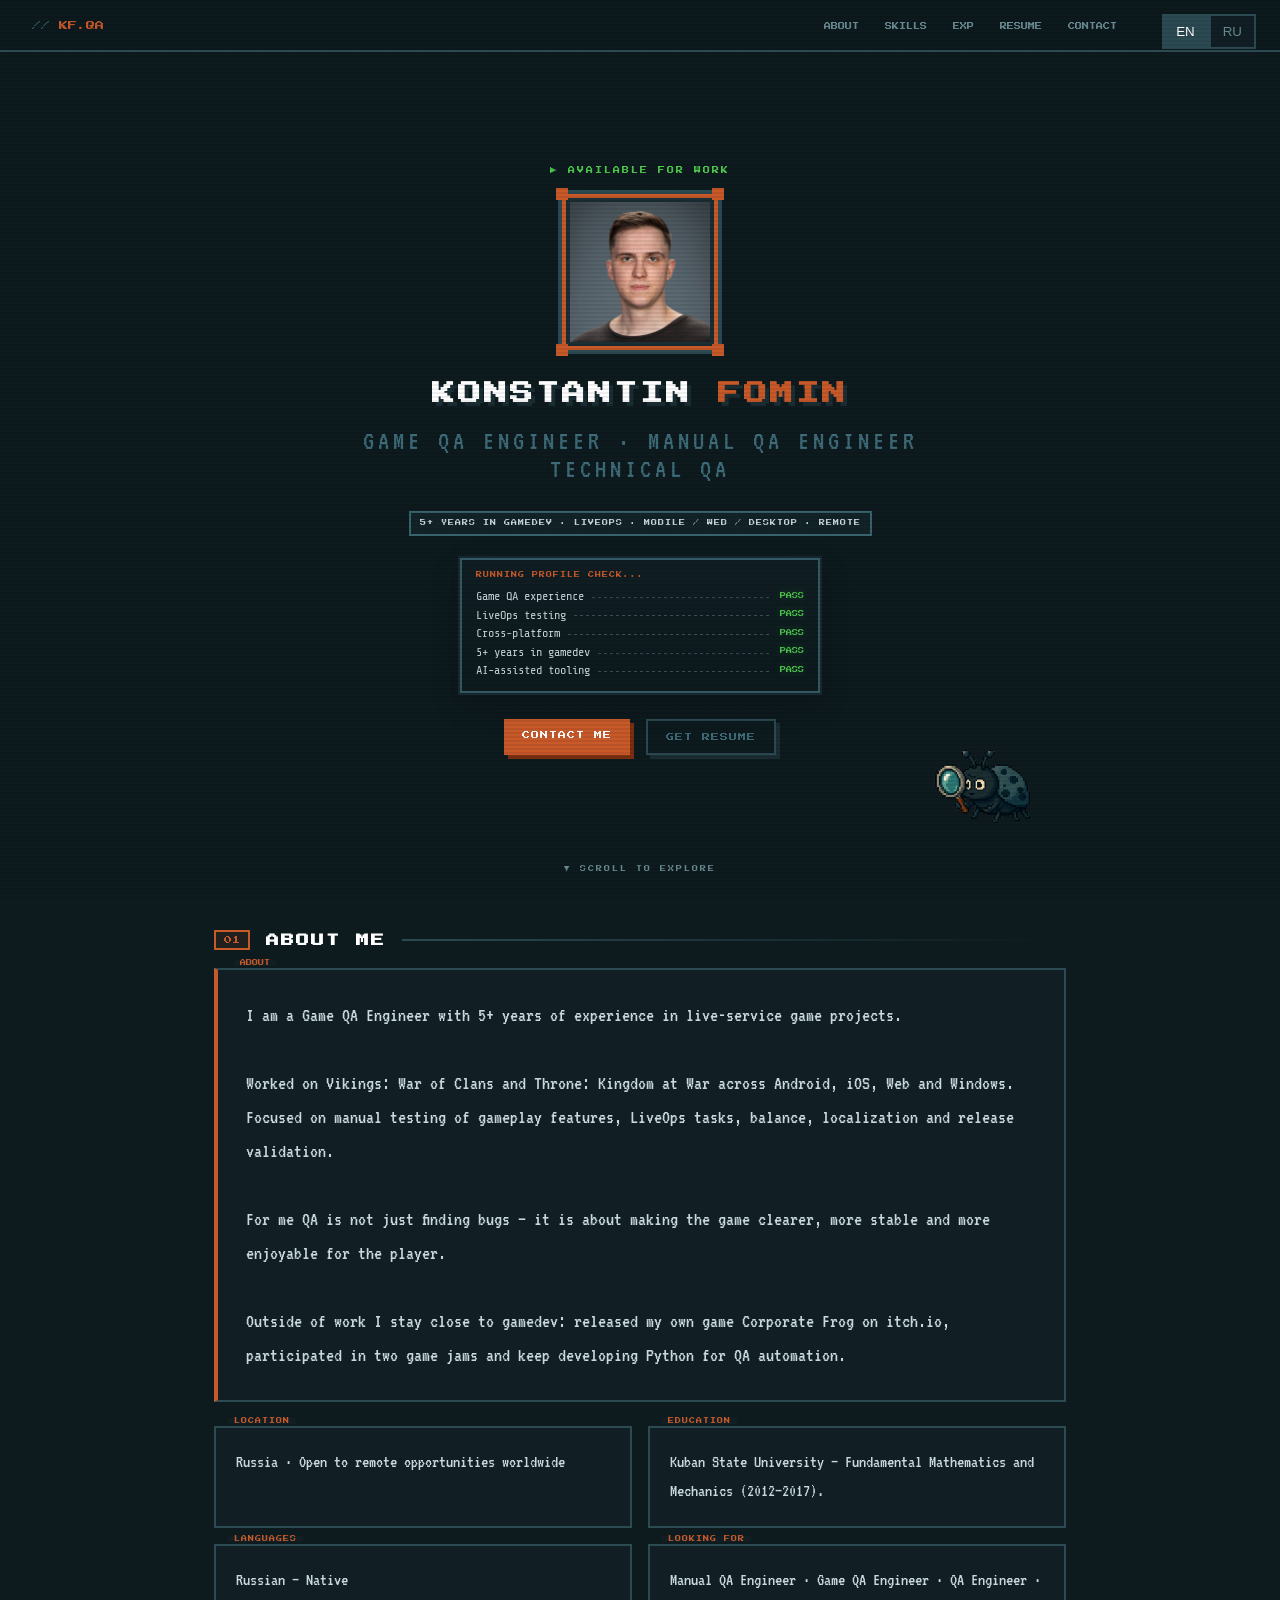
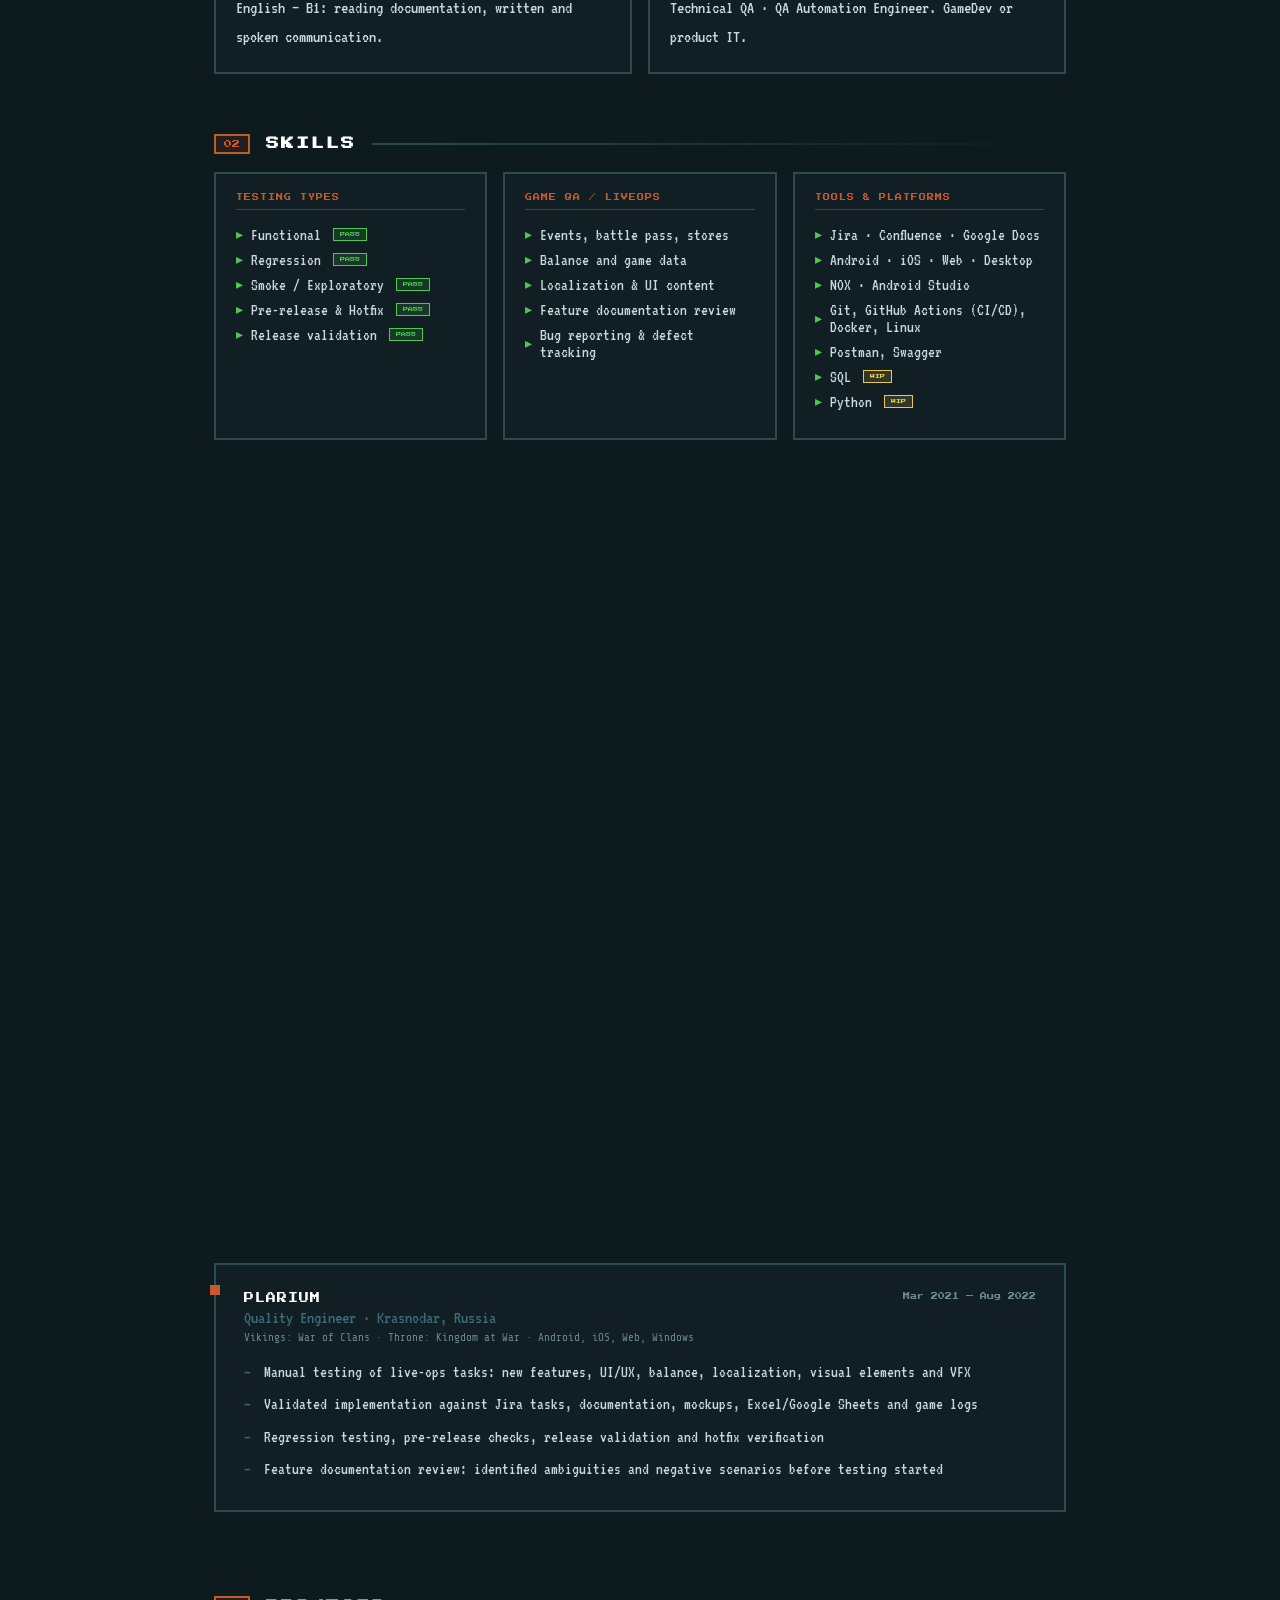
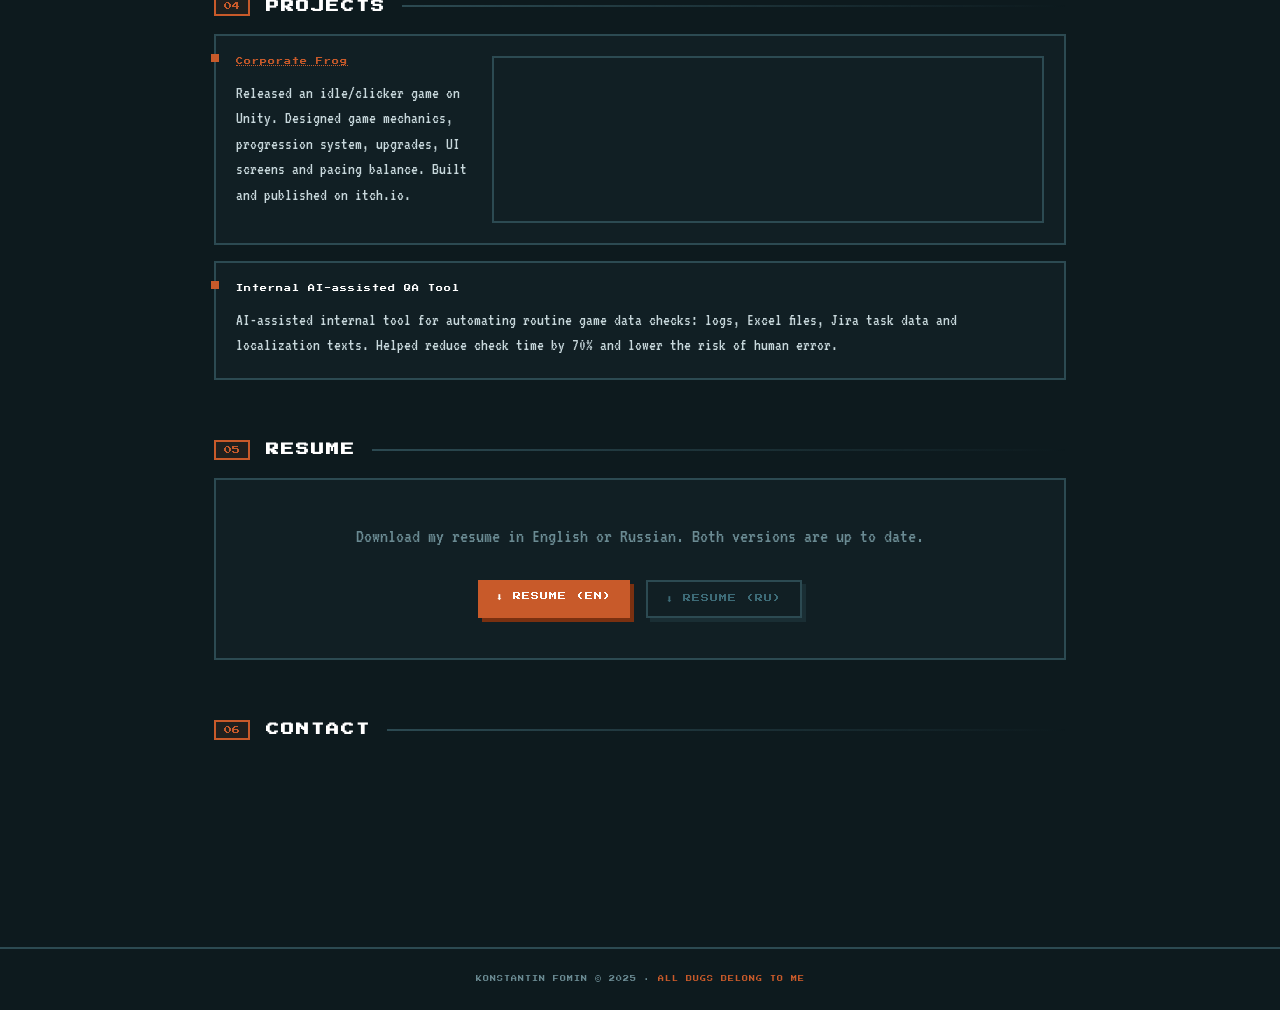
==== commit ba11c0d2: "Resume buttons follow selected language The resume matching the active language becomes primary (ora" ====
--- a/index.html
+++ b/index.html
@@ -685,6 +685,18 @@
     const el = document.getElementById(id);
     if(el) el.innerHTML = text;
   }
+  // Highlight the resume matching the current language and move it first
+  const dlEn = document.getElementById("dl-en");
+  const dlRu = document.getElementById("dl-ru");
+  if(dlEn && dlRu) {
+    const enPrimary = lang === "en";
+    dlEn.classList.toggle("btn-primary", enPrimary);
+    dlEn.classList.toggle("btn-secondary", !enPrimary);
+    dlRu.classList.toggle("btn-primary", !enPrimary);
+    dlRu.classList.toggle("btn-secondary", enPrimary);
+    dlEn.style.order = enPrimary ? "0" : "1";
+    dlRu.style.order = enPrimary ? "1" : "0";
+  }
   if(updateUrl) {
     const url = new URL(window.location.href);
     if(lang==="ru") url.searchParams.set("lang","ru");
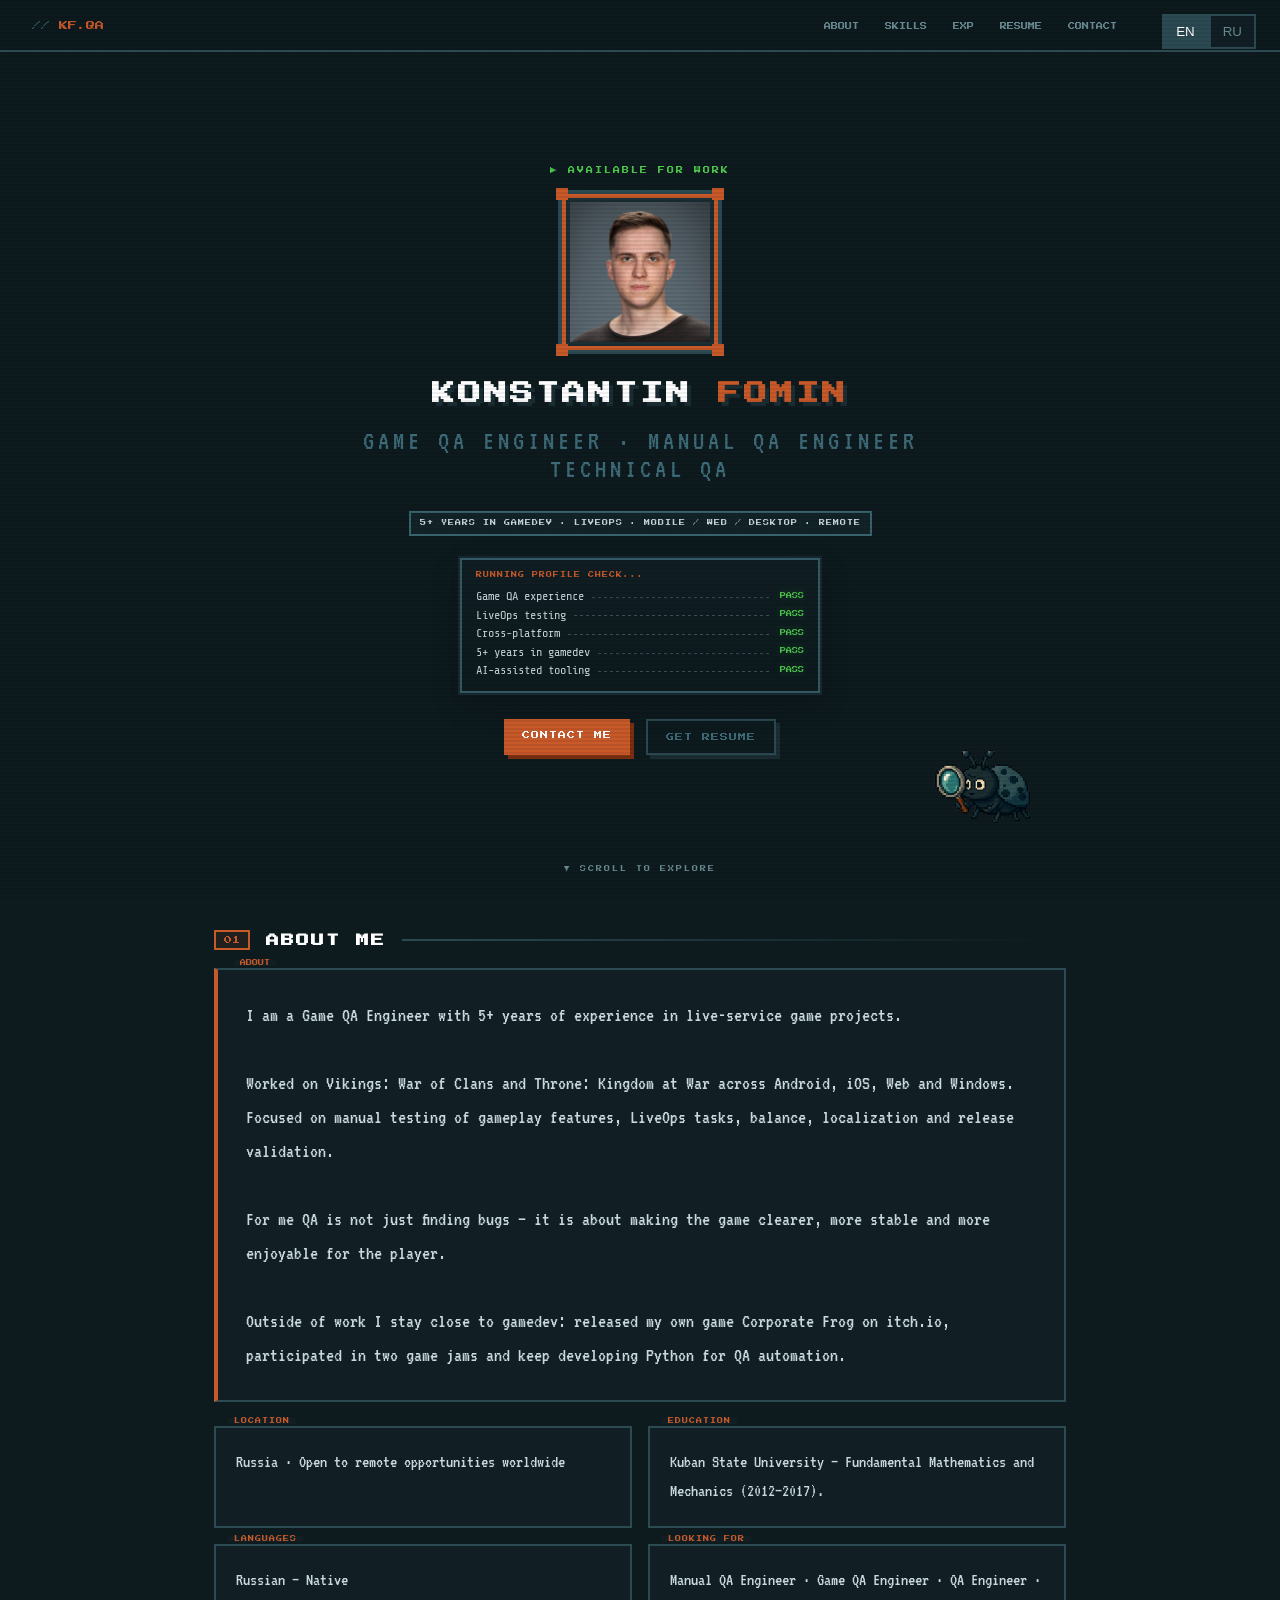
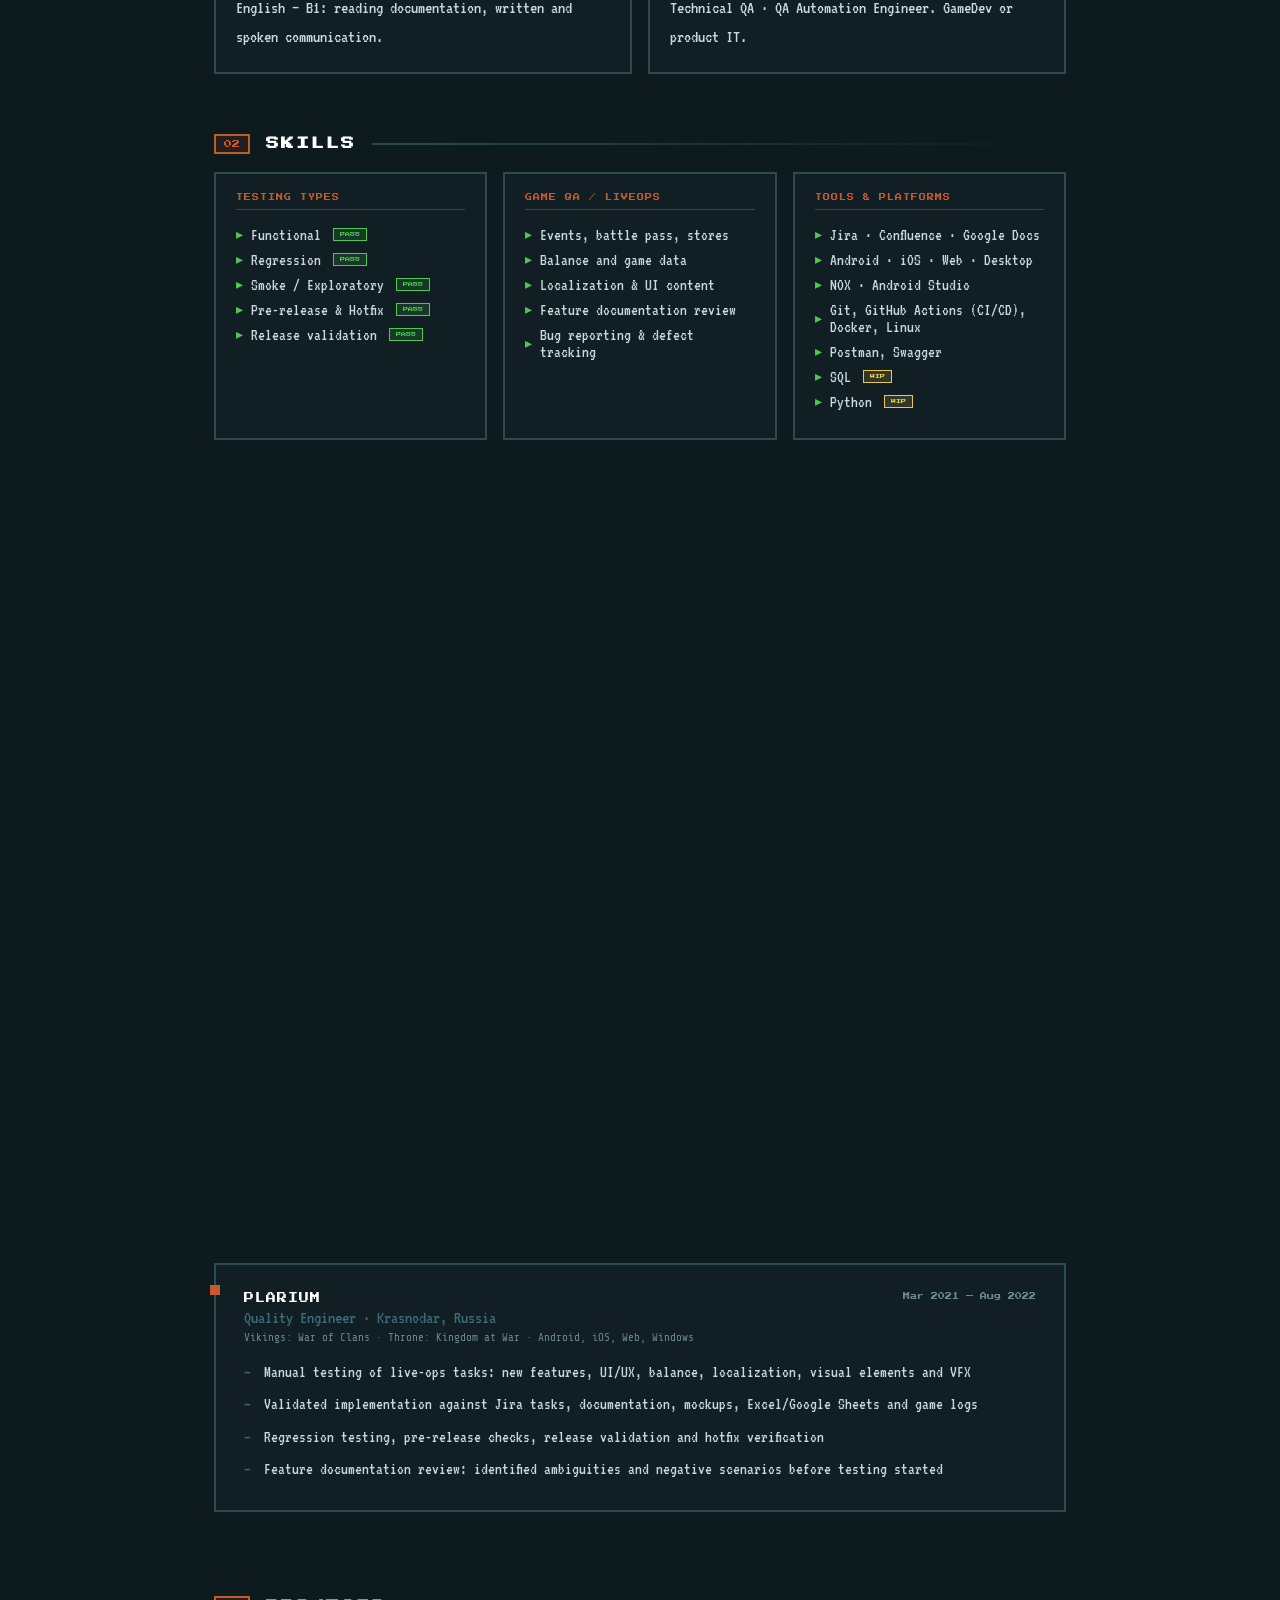
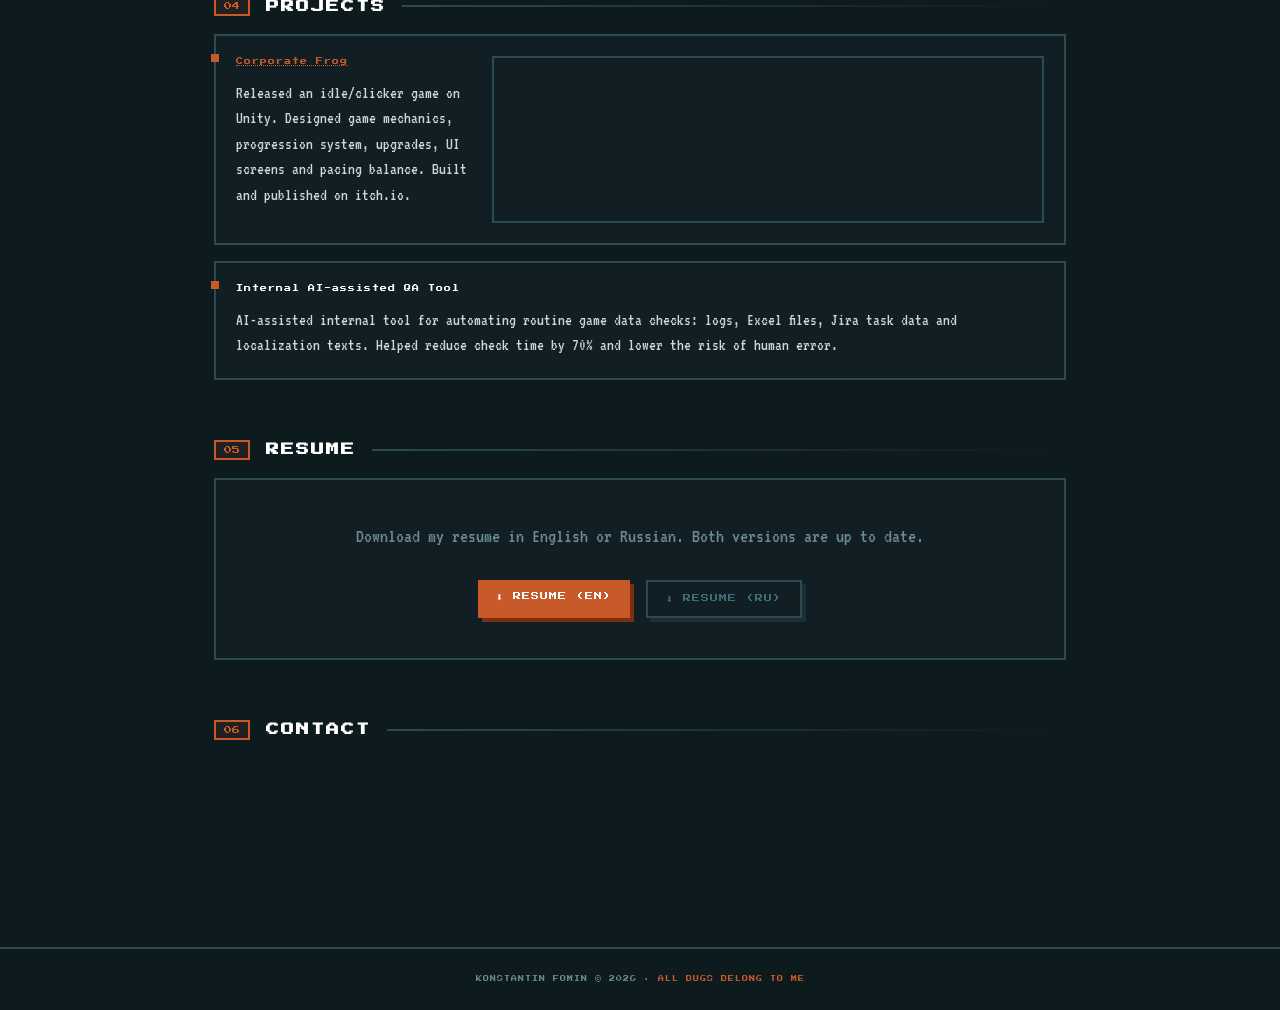
==== commit 68087a7e: "Bump footer year to 2026 Co-Authored-By: Claude Opus 4.8 <noreply@anthropic.com>" ====
--- a/index.html
+++ b/index.html
@@ -543,7 +543,7 @@
 </section>
 
 <footer>
-  <p id="footer-text">KONSTANTIN FOMIN © 2025 · <span>ALL BUGS BELONG TO ME</span></p>
+  <p id="footer-text">KONSTANTIN FOMIN © 2026 · <span>ALL BUGS BELONG TO ME</span></p>
 </footer>
 
 <script>
@@ -609,7 +609,7 @@
     "dl-en": "⬇ RESUME (EN)",
     "dl-ru": "⬇ RESUME (RU)",
     "title-contact": "CONTACT",
-    "footer-text": "KONSTANTIN FOMIN © 2025 · <span>ALL BUGS BELONG TO ME</span>"
+    "footer-text": "KONSTANTIN FOMIN © 2026 · <span>ALL BUGS BELONG TO ME</span>"
   },
   ru: {
     "hero-status": "▶ В ПОИСКЕ РАБОТЫ",
@@ -672,7 +672,7 @@
     "dl-en": "⬇ РЕЗЮМЕ (EN)",
     "dl-ru": "⬇ РЕЗЮМЕ (RU)",
     "title-contact": "КОНТАКТЫ",
-    "footer-text": "КОНСТАНТИН ФОМИН © 2025 · <span>ВСЕ БАГИ ПРИНАДЛЕЖАТ МНЕ</span>"
+    "footer-text": "КОНСТАНТИН ФОМИН © 2026 · <span>ВСЕ БАГИ ПРИНАДЛЕЖАТ МНЕ</span>"
   }
 };
 
